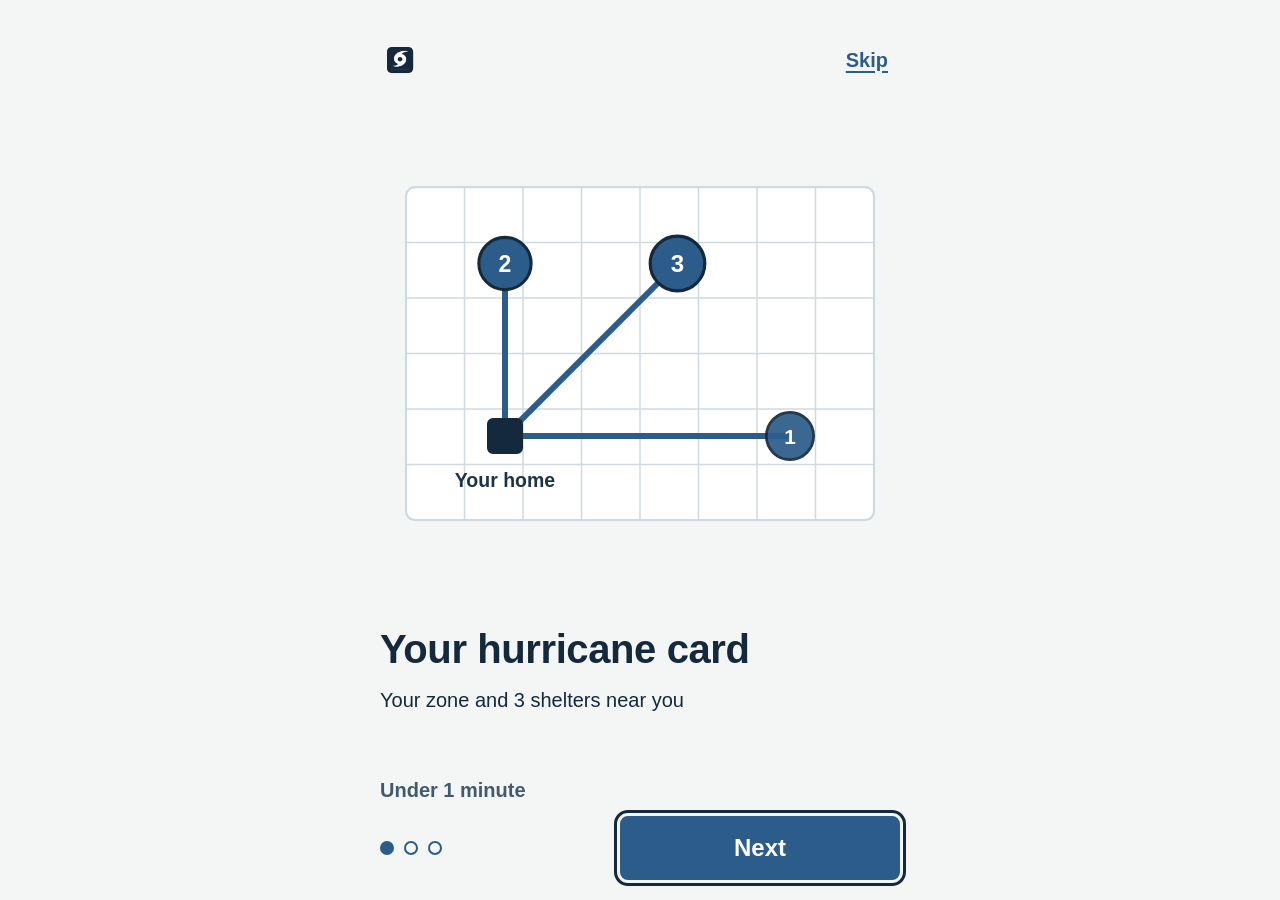
==== static/index.html @ 209e5446 "feat: 'Need a ride?' bus panel under the zone, offline map draws local surge zones (no fake routes)," ====
<!doctype html>
<html lang="en">
<head>
<meta charset="utf-8">
<meta name="viewport" content="width=device-width, initial-scale=1, viewport-fit=cover">
<meta name="theme-color" content="#15293d">
<meta name="apple-mobile-web-app-capable" content="yes">
<meta name="apple-mobile-web-app-status-bar-style" content="default">
<meta name="apple-mobile-web-app-title" content="StormCard">
<title>StormCard</title>
<link rel="icon" href="brand/stormcard-logo.png" type="image/png">
<link rel="apple-touch-icon" href="icons/apple-touch-icon.png">
<link rel="manifest" href="manifest.webmanifest">
<link rel="stylesheet" href="styles.css">
<link rel="stylesheet" href="onboard.css">
</head>
<body>
<a class="skip" href="#main" data-i18n="skip">Skip to content</a>

<header class="topbar">
  <div class="topbar-in">
    <button type="button" class="back" id="back" hidden>
      <svg viewBox="0 0 24 24" width="24" height="24" aria-hidden="true"><path d="M15 5L8 12L15 19" /></svg>
      <span data-i18n="back">Back</span>
    </button>
    <div class="mark" aria-label="StormCard">
      <img src="brand/stormcard-logo.png" width="32" height="32" alt="">
      <span>StormCard</span>
    </div>
    <div class="langsw" role="group" id="langsw" data-i18n-attr="aria-label:langSwitch">
      <button type="button" data-lang="kre" aria-pressed="false" lang="ht">KRE</button>
      <button type="button" data-lang="es" aria-pressed="false" lang="es">ES</button>
      <button type="button" data-lang="en" aria-pressed="false" lang="en">EN</button>
    </div>
  </div>
  <div class="steps" id="steps" hidden>
    <ol aria-hidden="true"><li></li><li></li><li></li></ol>
    <p id="steptext"></p>
  </div>
</header>

<main id="main" class="app">

  <!-- 1. Language -->
  <section class="screen" id="s-lang" aria-labelledby="h-lang">
    <h1 id="h-lang" tabindex="-1" data-i18n="langTitle">Choose your language</h1>
    <div class="stack" id="langbtns">
      <button type="button" class="bigopt" data-pick="kre" lang="ht"><span class="lbl">Kreyòl</span></button>
      <button type="button" class="bigopt" data-pick="es" lang="es"><span class="lbl">Español</span></button>
      <button type="button" class="bigopt" data-pick="en" lang="en"><span class="lbl">English</span></button>
    </div>
    <aside class="storm" id="storm-lang" hidden></aside>
    <div class="saved" id="saved" hidden>
      <button type="button" class="btn btn-ghost" id="openSaved"><span data-i18n="openSaved">Open my saved card</span></button>
      <p class="meta" id="savedMeta"></p>
    </div>
  </section>

  <!-- 2. Place -->
  <section class="screen" id="s-place" aria-labelledby="h-place" hidden>
    <h1 id="h-place" tabindex="-1" data-i18n="placeTitle">Where do you live?</h1>
    <p class="hint" data-i18n="placeHint">Pick the closest place.</p>
    <div class="stack">
      <button type="button" class="bigopt" data-place="Little Haiti" data-lat="25.8300" data-lng="-80.1890"><span class="lbl">Little Haiti</span></button>
      <button type="button" class="bigopt" data-place="Hialeah" data-lat="25.8576" data-lng="-80.2781"><span class="lbl">Hialeah</span></button>
      <button type="button" class="bigopt" data-place="Brickell" data-lat="25.7617" data-lng="-80.1918"><span class="lbl">Brickell</span></button>
    </div>
    <button type="button" class="btn btn-ghost loc" id="useLoc">
      <svg viewBox="0 0 24 24" width="24" height="24" aria-hidden="true"><circle cx="12" cy="12" r="7"/><circle cx="12" cy="12" r="2"/><path d="M12 2V5M12 19V22M2 12H5M19 12H22"/></svg>
      <span id="useLocText" data-i18n="useLoc">Use my location</span>
    </button>
    <p class="msg" id="locMsg" role="status" hidden></p>
  </section>

  <!-- 3. Household -->
  <section class="screen" id="s-household" aria-labelledby="h-household" hidden>
    <h1 id="h-household" tabindex="-1" data-i18n="householdTitle">Who is with you?</h1>
    <p class="hint" data-i18n="householdHint">Tap everything that fits.</p>
    <div class="tiles">
      <button type="button" class="tile" data-flag="pet" aria-pressed="false">
        <span class="mk" aria-hidden="true"><svg viewBox="0 0 24 24" width="18" height="18"><path d="M5 12.5L10 17.5L19 7"/></svg></span>
        <svg class="ico" viewBox="0 0 32 32" width="44" height="44" aria-hidden="true"><ellipse cx="9" cy="13" rx="2.6" ry="3.4"/><ellipse cx="14.5" cy="8.5" rx="2.6" ry="3.4"/><ellipse cx="21.5" cy="8.5" rx="2.6" ry="3.4"/><ellipse cx="27" cy="13" rx="2.6" ry="3.4" transform="translate(-2 0)"/><path d="M18 14C21 14 24 18 24 21.5C24 25 21.5 26 18 25C14.500 26 11 25 11 21.500C11 18 14.500 14 18 14Z" transform="translate(-2 0)"/></svg>
        <span class="tl" data-i18n="pet">Pet</span>
      </button>
      <button type="button" class="tile" data-flag="no_car" aria-pressed="false">
        <span class="mk" aria-hidden="true"><svg viewBox="0 0 24 24" width="18" height="18"><path d="M5 12.5L10 17.5L19 7"/></svg></span>
        <svg class="ico" viewBox="0 0 32 32" width="44" height="44" aria-hidden="true"><path d="M5 20V15L8 9H24L27 15V20H5Z"/><path d="M5 15H27"/><circle cx="10" cy="22" r="2.600"/><circle cx="22" cy="22" r="2.600"/><path d="M4 4L28 28"/></svg>
        <span class="tl" data-i18n="nocar">No car</span>
      </button>
      <button type="button" class="tile" data-flag="medical" aria-pressed="false">
        <span class="mk" aria-hidden="true"><svg viewBox="0 0 24 24" width="18" height="18"><path d="M5 12.5L10 17.5L19 7"/></svg></span>
        <svg class="ico" viewBox="0 0 32 32" width="44" height="44" aria-hidden="true"><rect x="4" y="4" width="24" height="24" rx="4"/><path d="M16 9V23M9 16H23"/></svg>
        <span class="tl" data-i18n="medical">Medical needs</span>
      </button>
      <button type="button" class="tile" data-flag="kids" aria-pressed="false">
        <span class="mk" aria-hidden="true"><svg viewBox="0 0 24 24" width="18" height="18"><path d="M5 12.5L10 17.5L19 7"/></svg></span>
        <svg class="ico" viewBox="0 0 32 32" width="44" height="44" aria-hidden="true"><circle cx="11" cy="8" r="3.200"/><path d="M5 26V17C5 14.500 7.500 13 11 13S17 14.500 17 17V26"/><circle cx="23" cy="14" r="2.600"/><path d="M19.500 26V21C19.500 19 21 18 23 18S26.500 19 26.500 21V26"/></svg>
        <span class="tl" data-i18n="kids">Kids</span>
      </button>
    </div>
    <button type="button" class="btn btn-primary" id="make"><span data-i18n="makeCard">Make my card</span></button>
  </section>

  <!-- Error (card generation) -->
  <section class="screen" id="s-error" aria-labelledby="h-error" hidden>
    <h1 id="h-error" tabindex="-1" data-i18n="errTitle">We could not make your card.</h1>
    <p class="hint" data-i18n="errBody">Check your connection and try again.</p>
    <button type="button" class="btn btn-primary" id="retry"><span data-i18n="retry">Try again</span></button>
  </section>

  <!-- 5. Card -->
  <section class="screen card-screen" id="s-card" aria-labelledby="h-card" hidden>
    <h1 class="sr" id="h-card" tabindex="-1" data-i18n="cardTitle">Your card</h1>

    <aside class="storm storm-strip" id="storm-card" hidden></aside>

    <div class="col-a">
      <div class="zone">
        <div class="plate" id="plate" role="group"></div>
        <p class="plate-note" id="plateNote"></p>
        <p class="status" id="status" role="status" aria-live="polite"></p>
        <button type="button" class="btn btn-ghost small" id="stageRetry" hidden><span data-i18n="retry">Try again</span></button>
      </div>

      <section class="ride" id="ride" aria-labelledby="h-ride" hidden>
        <h2 class="tab" id="h-ride"></h2>
        <div id="rideBody"></div>
      </section>

      <section class="chart-panel" aria-labelledby="h-chart">
        <h2 class="tab" id="h-chart" data-i18n="chartTitle">Your map</h2>
        <div id="chart"></div>
      </section>

      <section class="ask" id="ask" aria-labelledby="h-ask">
        <h2 class="tab" id="h-ask" data-i18n="askTitle">Ask a question</h2>
        <p class="hint" data-i18n="askHint">We answer only from what your card says.</p>
        <p class="meta" id="chipsLabel" data-i18n="chipsLabel">Common questions</p>
        <div class="chips" role="group" aria-labelledby="chipsLabel" id="chips">
          <button type="button" class="chip" data-chip="chip1"></button>
          <button type="button" class="chip" data-chip="chip2"></button>
          <button type="button" class="chip" data-chip="chip3"></button>
        </div>
        <form id="askForm" class="askform" autocomplete="off">
          <label class="sr" for="askInput" data-i18n="askLabel">Your question</label>
          <input id="askInput" type="text" maxlength="300" data-i18n-attr="placeholder:askPlaceholder" enterkeyhint="send">
          <button type="submit" class="btn btn-primary" id="askSend"><span data-i18n="send">Send</span></button>
        </form>
        <div class="askfoot">
          <p class="hubline" id="hubStatus" aria-live="polite"></p>
        </div>
        <ol class="thread" id="thread" aria-live="polite" aria-relevant="additions text"></ol>
      </section>
    </div>

    <div class="col-b">
      <section class="shelters" aria-labelledby="h-shel">
        <h2 class="tab" id="h-shel" data-i18n="sheltersTitle">Shelters near you</h2>
        <ol class="plates" id="plates"></ol>
        <p class="warn311" id="warn311"></p>
        <p class="meta" id="tapHint" data-i18n="tapHint">Tap a shelter to see its route.</p>
        <p class="foot" id="sampleFoot" data-i18n="sampleFoot" hidden>These shelters are sample data, not a live list.</p>
      </section>

      <article class="cardtext" id="cardtext"></article>

      <div class="again" id="again" hidden>
        <button type="button" class="btn btn-ghost" id="againBtn"><span id="againText"></span></button>
      </div>

      <details class="how" id="how">
        <summary><span data-i18n="how">How we decided</span></summary>
        <div class="how-body" id="howBody"></div>
        <ol class="trace-steps live" id="stages" aria-live="polite"></ol>
      </details>
    </div>
  </section>
</main>

<div class="dock" id="dock" hidden>
  <div class="dock-in">
    <button type="button" class="btn btn-primary" id="dockAsk">
      <span data-i18n="askBtn">Ask a question</span>
      <svg viewBox="0 0 24 24" width="24" height="24" aria-hidden="true"><path d="M12 5V19M6 13L12 19L18 13"/></svg>
    </button>
    <a class="btn btn-ghost btn-call" href="tel:311" id="dockCall">
      <svg viewBox="0 0 24 24" width="22" height="22" aria-hidden="true"><path d="M5 4H9L11 9L8.500 10.500C9.500 12.500 11.500 14.500 13.500 15.500L15 13L20 15V19C20 19.500 19.500 20 19 20C10.500 20 4 13.500 4 5C4 4.500 4.500 4 5 4Z"/></svg>
      <span data-i18n="call311Btn">Call 311</span>
    </a>
  </div>
</div>

<script src="i18n.js"></script>
<script src="hub.js"></script>
<script src="vendor/gsap.min.js"></script>
<script src="i18n-storm.js"></script>
<script src="motion.js"></script>
<script src="storm.js"></script>
<script src="i18n-agent.js"></script>
<script src="chart.js"></script>
<script src="gmap.js"></script>
<script src="card.js"></script>
<script src="ask.js"></script>
<script src="i18n-onboard.js"></script>
<script src="onboard.js"></script>
</body>
</html>
---- static/styles.css ----
@font-face { font-family: "Overpass"; font-weight: 800; font-style: normal; font-display: swap; src: url(fonts/Overpass-ExtraBold-latin.woff) format("woff"); }
/* StormCard: quiet chart paper, navy ink, one calm sign blue. System fonts only. */
:root {
  --ground: #f4f6f5;
  --sheet: #ffffff;
  --ink: #15293d;
  --ink-2: #435a6e;
  --blue: #2c5c8a;
  --blue-dk: #234a70;
  --blue-wash: #e8eff5;
  --grid: #cfdae0;
  --red: #a4473c;
  --green: #3d7556;
  --sign: "Overpass", "Highway Gothic", "Arial Narrow", sans-serif;
  --font: -apple-system, BlinkMacSystemFont, "Segoe UI", Roboto, "Helvetica Neue", Arial, sans-serif;
  --body: 20px;
  --head: 28px;
  --meta: 16px;
  --ease: cubic-bezier(0.22, 1, 0.36, 1);
  --r: 8px;
}

*, *::before, *::after { box-sizing: border-box; }
html { -webkit-text-size-adjust: 100%; scrollbar-color: var(--grid) var(--ground); scrollbar-width: thin; }
body {
  margin: 0;
  background: var(--ground);
  color: var(--ink);
  font: 400 var(--body)/1.4 var(--font);
  -webkit-font-smoothing: antialiased;
  min-height: 100vh;
}
body.on-card { padding-bottom: calc(96px + env(safe-area-inset-bottom)); }
body.on-lang .langsw { display: none; }
a.tel { color: inherit; font-weight: 800; text-decoration: underline; text-decoration-thickness: 2px; text-underline-offset: 3px; padding: 6px 2px; margin: -6px 0; }
a.tel:hover { color: var(--blue); }
::selection { background: var(--blue); color: #fff; }
input { caret-color: var(--blue); }
h1, h2, h3, p, ol, ul, dl, dd { margin: 0; padding: 0; }
ol, ul { list-style: none; }
[hidden] { display: none !important; }
button { font: inherit; color: inherit; cursor: pointer; }
:focus-visible { outline: 3px solid var(--blue); outline-offset: 3px; border-radius: 4px; }
.sr, .skip:not(:focus) { position: absolute; width: 1px; height: 1px; overflow: hidden; clip: rect(0 0 0 0); white-space: nowrap; }
.skip:focus { position: fixed; top: 8px; left: 8px; z-index: 50; background: var(--ink); color: #fff; padding: 12px 16px; border-radius: var(--r); }
svg { display: block; }
svg path, svg circle, svg rect, svg ellipse { fill: none; stroke: currentColor; stroke-width: 2; stroke-linecap: round; stroke-linejoin: round; }

/* ---------- top bar ---------- */
.topbar { background: var(--sheet); border-bottom: 1px solid var(--grid); position: sticky; top: 0; z-index: 10; }
.topbar-in {
  max-width: 560px; margin: 0 auto; padding: 8px 16px; min-height: 64px;
  display: flex; align-items: center; justify-content: space-between; gap: 8px;
}
body.on-card .topbar-in { max-width: 1040px; }
.mark { display: flex; align-items: center; gap: 8px; font-weight: 900; letter-spacing: 0.02em; text-transform: uppercase; font-size: var(--meta); }
.mark img { border-radius: 6px; display: block; }
.back {
  display: inline-flex; align-items: center; gap: 4px; min-height: 48px; padding: 0 12px 0 6px;
  background: none; border: 2px solid var(--ink); border-radius: var(--r); font-weight: 700; font-size: var(--meta);
}
.back svg path { stroke-width: 2.5; }
.back:hover { background: var(--blue-wash); }
.langsw { display: flex; border: 2px solid var(--ink); border-radius: var(--r); overflow: hidden; }
.langsw button {
  min-width: 48px; min-height: 44px; padding: 0 8px; background: var(--sheet); border: 0;
  font-weight: 800; font-size: var(--meta); letter-spacing: 0.04em;
}
.langsw button + button { border-left: 1px solid var(--ink); }
.langsw button[aria-pressed="true"] { background: var(--ink); color: #fff; }
.langsw button:not([aria-pressed="true"]):hover { background: var(--blue-wash); }
.langsw button:focus-visible { outline-offset: -5px; }

.steps { max-width: 560px; margin: 0 auto; padding: 0 16px 10px; display: flex; align-items: center; gap: 12px; }
.steps ol { display: flex; gap: 6px; flex: 1; }
.steps li { flex: 1; height: 6px; background: var(--grid); border-radius: 2px; }
.steps li.on { background: var(--ink); }
.steps p { font-size: var(--meta); font-weight: 700; color: var(--ink-2); white-space: nowrap; }

/* ---------- layout ---------- */
.app { max-width: 560px; margin: 0 auto; padding: 0 16px 48px; }
.screen { padding-top: 28px; }
.screen > h1 { font-size: var(--head); line-height: 1.15; font-weight: 800; letter-spacing: -0.01em; text-wrap: balance; outline: none; }
.hint { color: var(--ink-2); margin-top: 8px; max-width: 34ch; }
.meta { font-size: var(--meta); color: var(--ink-2); }
.stack { display: grid; gap: 12px; margin-top: 24px; }
.msg { margin-top: 16px; font-weight: 600; }
.msg.err { color: var(--red); }

/* ---------- buttons ---------- */
.btn {
  display: flex; align-items: center; justify-content: center; gap: 10px; width: 100%;
  min-height: 64px; padding: 0 20px; border-radius: var(--r); border: 2px solid var(--ink);
  font-weight: 800; font-size: var(--body); line-height: 1.1; text-align: center;
  transition: background-color 0.15s var(--ease), border-color 0.15s var(--ease);
}
.btn-primary { background: var(--blue); border-color: var(--blue); color: #fff; }
.btn-primary:hover { background: var(--blue-dk); border-color: var(--blue-dk); }
.btn-primary:active { background: var(--ink); border-color: var(--ink); }
.btn-ghost { background: var(--sheet); color: var(--ink); }
.btn-ghost:hover { background: var(--blue-wash); }
.btn:disabled { opacity: 0.55; cursor: not-allowed; }
.btn.small { min-height: 48px; width: auto; margin-top: 8px; font-size: var(--meta); padding: 0 16px; }
.btn svg path { stroke-width: 2.5; }

.bigopt {
  display: flex; align-items: center; justify-content: space-between; width: 100%;
  min-height: 72px; padding: 0 20px; background: var(--sheet); border: 2px solid var(--ink);
  border-radius: var(--r); text-align: left; transition: background-color 0.15s var(--ease);
}
.bigopt .lbl { font-size: var(--head); font-weight: 800; letter-spacing: -0.01em; }
.bigopt svg { color: var(--blue); flex: none; }
.bigopt svg path { stroke-width: 2.5; }
.bigopt:hover { background: var(--blue-wash); }
.bigopt.pre { border-color: var(--blue); background: var(--blue-wash); box-shadow: inset 0 0 0 1px var(--blue); }
.loc { margin-top: 24px; }
.saved { margin-top: 32px; padding-top: 24px; border-top: 1px solid var(--grid); }
.saved .meta { margin-top: 8px; text-align: center; }

/* ---------- household tiles ---------- */
.tiles { display: grid; grid-template-columns: 1fr 1fr; gap: 12px; margin: 24px 0; }
.tile {
  position: relative; display: flex; flex-direction: column; align-items: flex-start; justify-content: flex-end;
  gap: 12px; min-height: 148px; padding: 16px; background: var(--sheet); border: 2px solid var(--ink);
  border-radius: var(--r); text-align: left; transition: background-color 0.15s var(--ease), border-color 0.15s var(--ease);
}
.tile .ico { color: var(--ink); }
.tile .ico path, .tile .ico circle, .tile .ico rect, .tile .ico ellipse { stroke-width: 1.8; }
.tile .tl { font-weight: 800; line-height: 1.15; }
.tile:hover { background: var(--blue-wash); }
.tile .mk {
  position: absolute; top: 12px; right: 12px; width: 28px; height: 28px; border-radius: 50%;
  border: 2px solid var(--ink); display: flex; align-items: center; justify-content: center; background: var(--sheet);
}
.tile .mk svg { color: #fff; opacity: 0; }
.tile .mk svg path { stroke-width: 3; }
.tile[aria-pressed="true"] { border-color: var(--blue); background: var(--blue-wash); box-shadow: inset 0 0 0 1px var(--blue); }
.tile[aria-pressed="true"] .mk { background: var(--blue); border-color: var(--blue); }
.tile[aria-pressed="true"] .mk svg { opacity: 1; }
.tile[aria-pressed="true"] .ico { color: var(--blue); }

#s-error .btn { margin-top: 28px; }

/* ---------- card ---------- */
.card-screen { padding-top: 16px; }
.plate {
  background: var(--ink); color: #fff; border-radius: var(--r); padding: 14px 20px 12px;
  display: flex; align-items: center; justify-content: center; min-height: 92px; text-align: center;
  outline: 2px solid var(--ink); outline-offset: -8px; /* inset rule, like a highway plate */
  box-shadow: inset 0 0 0 7px var(--ink), inset 0 0 0 8px rgba(255,255,255,.85);
}
.plate-word { font-family: var(--sign); font-weight: 800; font-size: clamp(56px, 19vw, 80px); line-height: 1.18; font-weight: 900; letter-spacing: 0.02em; }
.plate-out .plate-word { font-family: var(--sign); font-weight: 800; font-size: var(--head); line-height: 1.15; letter-spacing: 0; text-wrap: balance; }
.plate-note { margin-top: 8px; font-weight: 600; }

.tab {
  font-family: var(--sign); font-weight: 800;
  font-size: var(--meta); font-weight: 800; text-transform: uppercase; letter-spacing: 0.06em;
  border-top: 1px solid var(--ink); border-bottom: 1px solid var(--ink); padding: 10px 0 9px; margin: 28px 0 12px;
}
.chart-panel { margin-top: 4px; }
.chart-panel .tab { margin-top: 12px; margin-bottom: 0; border-bottom: 0; }
#chart { background: var(--sheet); border: 1px solid var(--ink); border-top: 0; }
.chart-svg { width: 100%; height: auto; display: block; }
.c-grid line { stroke: var(--grid); stroke-width: 1; }
#chart .chart-svg { background: var(--ground); }
.c-z { fill: var(--ink); stroke: var(--ink); stroke-opacity: 0.25; stroke-width: 0.6; }
.c-zA { fill-opacity: 0.26; } .c-zB { fill-opacity: 0.2; } .c-zC { fill-opacity: 0.15; } .c-zD { fill-opacity: 0.1; } .c-zE { fill-opacity: 0.06; }
.c-z.is-home { fill: var(--blue); fill-opacity: 0.3; stroke: var(--blue); stroke-opacity: 1; stroke-width: 1.6; }
.c-walk { fill: none; stroke: var(--blue); stroke-width: 3; stroke-dasharray: 2 6; stroke-linecap: round; }
.c-lead path { stroke: var(--ink); stroke-width: 1.5; } .c-lead circle { fill: var(--ink); }
.c-cap { margin: 0; padding: 8px 12px; font-size: var(--meta); color: var(--ink-2); border-top: 1px solid var(--grid); }
.map-all { margin-top: 10px; }
.c-north path { fill: var(--ink); } .c-north text { fill: var(--ink); font: 800 12px var(--font); }
.c-grid .c-frame { stroke: var(--grid); stroke-width: 1; fill: none; }
.c-grid text { fill: var(--ink); font: 600 13px var(--font); font-variant-numeric: tabular-nums; stroke: none; }
.c-scale path { stroke: var(--ink); stroke-width: 2; fill: none; stroke-linecap: butt; }
.c-scale text { fill: var(--ink); font: 700 13px var(--font); stroke: none; font-variant-numeric: tabular-nums; }
.c-route { fill: none; stroke: var(--ink); stroke-width: 3; stroke-linejoin: round; stroke-linecap: butt; transition: stroke 0.2s var(--ease), opacity 0.2s var(--ease), stroke-width 0.2s var(--ease); }
.has-sel .c-route:not(.is-on) { opacity: 0.3; }
.c-route.is-on { stroke: var(--blue); stroke-width: 5; }
.c-home rect { fill: var(--ink); stroke: var(--ink); }
.c-home .c-roof { stroke: #fff; stroke-width: 2.4; }
.c-homelabel { fill: var(--ink); font: 900 13px var(--font); letter-spacing: 0.04em; stroke: var(--sheet); stroke-width: 4; paint-order: stroke; stroke-linejoin: round; }
.c-shelter circle { fill: var(--ink); stroke: var(--sheet); stroke-width: 2; transition: fill 0.2s var(--ease); }
.c-shelter text { fill: #fff; font: 900 15px var(--font); stroke: none; }
.is-on .c-shelter circle { fill: var(--blue); }
.has-sel g:not(.is-on) > .c-shelter { opacity: 0.55; }

.is-anim .c-grid { animation: fade 0.35s var(--ease) both; }
.is-anim .c-home { animation: drop 0.3s var(--ease) 0.12s both; }
.is-anim .c-route { stroke-dasharray: 1; stroke-dashoffset: 1; animation: draw 0.4s var(--ease) forwards; }
.is-anim .c-shelter { animation: pop 0.25s var(--ease) both; }
@keyframes fade { from { opacity: 0; } to { opacity: 1; } }
@keyframes drop { from { opacity: 0; transform: translateY(-14px); } to { opacity: 1; transform: none; } }
@keyframes draw { to { stroke-dashoffset: 0; } }
@keyframes pop { from { opacity: 0; } to { opacity: 1; } }

.shelters { margin-top: 8px; }
.shelters .tab { margin-top: 14px; }
.warn311 { color: var(--red); font-weight: 800; margin: 14px 0 0; max-width: 34ch; }
.warn311 a.tel { color: var(--red); }
.foot { margin-top: 6px; font-size: var(--meta); color: var(--ink-2); }
.plates { display: grid; gap: 10px; }
.plate-btn {
  display: flex; align-items: flex-start; gap: 12px; width: 100%; min-height: 72px; padding: 12px;
  background: var(--sheet); border: 2px solid var(--ink); border-radius: var(--r); text-align: left;
  transition: background-color 0.15s var(--ease), border-color 0.15s var(--ease);
}
.plate-btn:hover { background: var(--blue-wash); }
.plate-btn[aria-pressed="true"] { border-color: var(--blue); background: var(--blue-wash); box-shadow: inset 0 0 0 1px var(--blue); }
.plate-btn .num {
  font-family: var(--sign); flex: none; width: 52px; height: 52px; border-radius: 4px; background: var(--ink); color: #fff;
  display: flex; align-items: center; justify-content: center; font-weight: 900; font-size: var(--head); line-height: 1;
  box-shadow: inset 0 0 0 3px var(--ink), inset 0 0 0 4px rgba(255,255,255,.8);
}
.plate-btn[aria-pressed="true"] .num { background: var(--blue); box-shadow: inset 0 0 0 3px var(--blue), inset 0 0 0 4px rgba(255,255,255,.8); }
.plate-btn .pb { flex: 1; display: grid; gap: 3px; min-width: 0; }
.plate-btn .nm { font-weight: 800; line-height: 1.2; }
.plate-btn .ad { font-size: var(--meta); color: var(--ink-2); line-height: 1.3; }
.plate-btn .row { display: flex; flex-wrap: wrap; gap: 2px 14px; font-size: var(--meta); font-weight: 700; align-items: center; }
.dist { font-variant-numeric: tabular-nums; }
.why { display: inline-flex; align-items: center; gap: 4px; }
.why.ok { color: var(--green); }
.why.near, .why.unk { color: var(--ink); }
.why.unk { font-weight: 600; }
.why svg path { stroke-width: 2.8; }
.plate-btn .dir { flex: none; width: 44px; height: 44px; display: grid; place-items: center; border: 1px solid var(--grid); border-radius: 4px; color: var(--ink); margin-left: auto; }
.plate-btn .bearing path { fill: currentColor; stroke: none; }
.plate-btn[aria-pressed="true"] .dir { border-color: var(--blue); color: var(--blue); }
.noshel { padding: 16px; border: 1px solid var(--ink); border-radius: var(--r); background: var(--sheet); font-weight: 700; }
#tapHint { margin-top: 10px; }

.cardtext { margin-top: 8px; }
.cardtext .tab { margin-top: 28px; }
.cardtext .p { margin: 10px 0; max-width: 62ch; }
.cardtext .p.call { font-weight: 800; }
.cardtext .items { margin: 10px 0; }
.cardtext .items li { position: relative; padding: 6px 0 6px 30px; max-width: 62ch; }
.cardtext .items li::before {
  content: ""; position: absolute; left: 2px; top: 13px; width: 14px; height: 14px; border: 2px solid var(--ink); border-radius: 50%;
}
.again { margin-top: 20px; }

.how { margin-top: 28px; border-top: 1px solid var(--ink); border-bottom: 1px solid var(--ink); }
.how summary {
  list-style: none; display: flex; align-items: center; justify-content: space-between; min-height: 60px; cursor: pointer;
  font-size: var(--meta); font-weight: 800; text-transform: uppercase; letter-spacing: 0.06em;
}
.how summary::-webkit-details-marker { display: none; }
.how summary::after { content: ""; width: 10px; height: 10px; border-right: 2.5px solid var(--ink); border-bottom: 2.5px solid var(--ink); transform: rotate(45deg) translate(-2px, -2px); transition: transform 0.2s var(--ease); }
.how[open] summary::after { transform: rotate(-135deg) translate(-2px, -2px); }
.how-body { padding: 4px 0 20px; font-size: var(--meta); display: grid; gap: 12px; }
.badge {
  display: inline-block; justify-self: start; font-size: var(--meta); font-weight: 800; padding: 4px 10px;
  border: 2px solid var(--ink); border-radius: 4px; background: var(--sheet);
}
.badge.b-gemini { border-color: var(--blue); color: var(--blue); }
.badge.b-ollama { border-color: var(--green); color: var(--green); }
.badge.b-none { border-color: var(--ink-2); color: var(--ink-2); }
.facts dt { font-weight: 800; margin-top: 10px; }
.facts dd { color: var(--ink); }
.plain li { padding: 2px 0; }
.subhead { font-weight: 800; }
.src a { color: var(--blue); text-underline-offset: 3px; text-decoration-thickness: 1px; word-break: break-word; }
.src a:hover { text-decoration-thickness: 2px; }

/* ---------- ask ---------- */
.ask { margin-top: 8px; scroll-margin-top: 88px; }
.ask .tab { margin-top: 24px; }
.ask .hint { max-width: 40ch; }
.ask .meta { margin-top: 12px; }
.chip:disabled, .askform input:disabled { opacity: 0.55; cursor: not-allowed; }
.chips { display: grid; gap: 8px; margin-top: 8px; }
.chip {
  min-height: 56px; padding: 8px 16px; text-align: left; background: var(--sheet); border: 2px solid var(--ink);
  border-radius: var(--r); font-weight: 700; line-height: 1.25; transition: background-color 0.15s var(--ease);
}
.chip:hover { background: var(--blue-wash); }
.askform { display: grid; grid-template-columns: 1fr auto; gap: 8px; margin-top: 16px; }
.askform input {
  min-height: 64px; width: 100%; padding: 0 16px; font: inherit; color: var(--ink); background: var(--sheet);
  border: 2px solid var(--ink); border-radius: var(--r);
}
.askform input::placeholder { color: var(--ink-2); opacity: 1; }
.askform input:focus-visible { outline-offset: 2px; border-color: var(--blue); }
.askform .btn { width: auto; min-width: 96px; }
.askfoot { display: flex; align-items: center; justify-content: flex-end; margin-top: 8px; min-height: 44px; border-top: 1px solid var(--grid); padding-top: 4px; }
.switch {
  display: inline-flex; align-items: center; gap: 10px; padding: 6px 0 6px 8px; min-height: 44px;
  background: none; border: 0; text-align: left; font-size: var(--meta); font-weight: 800;
}
.switch .knob {
  flex: none; position: relative; width: 44px; height: 26px; border: 2px solid var(--ink); border-radius: 13px; background: var(--sheet);
  transition: background-color 0.2s var(--ease);
}
.switch .knob::after {
  content: ""; position: absolute; top: 3px; left: 3px; width: 16px; height: 16px; border-radius: 50%; background: var(--ink);
  transition: transform 0.2s var(--ease), background-color 0.2s var(--ease);
}
.switch[aria-checked="true"] .knob { background: var(--blue); border-color: var(--blue); }
.switch[aria-checked="true"] .knob::after { transform: translateX(18px); background: #fff; }
.thread { margin-top: 12px; display: grid; gap: 20px; }
.turn { border-top: 1px solid var(--grid); padding-top: 16px; }
.q { display: grid; gap: 2px; font-weight: 800; }
.who { font-size: var(--meta); font-weight: 700; color: var(--ink-2); }
.a { margin-top: 10px; display: grid; gap: 8px; justify-items: start; }
.ans { max-width: 62ch; }
.ans.err { color: var(--red); font-weight: 700; }


/* ---------- sticky ask + 311 ---------- */
.dock {
  position: fixed; left: 0; right: 0; bottom: 0; z-index: 9; background: var(--sheet); border-top: 1px solid var(--ink);
  padding-bottom: env(safe-area-inset-bottom);
}
.dock-in { max-width: 560px; margin: 0 auto; padding: 12px 16px; display: flex; gap: 10px; }
.dock .btn { width: auto; text-decoration: none; }
.dock #dockAsk { flex: 1; min-width: 0; }
.dock .btn-call { flex: none; padding: 0 16px; font-size: var(--body); }
.dock .btn-call:hover { background: var(--blue-wash); }

/* card layout: one column on phones, two on desktop */
.card-screen { display: flex; flex-direction: column; }
.card-screen > .col-a, .card-screen > .col-b { display: contents; }
.zone { order: 1; }
.ride { order: 2; }
.chart-panel { order: 3; }
.shelters { order: 4; }
.cardtext { order: 5; }
.extras { order: 6; }
.again { order: 7; }
.how { order: 8; }
.ask { order: 9; margin-top: 28px; }


@media (min-width: 1000px) {
  body.on-card { padding-bottom: 0; }
  body.on-card .app { max-width: 1120px; }
  body.on-card .topbar-in { max-width: 1120px; }
  .card-screen { display: grid; grid-template-columns: minmax(0, 1fr) minmax(0, 1fr); gap: 0 48px; align-items: start; }
  .card-screen > .col-a, .card-screen > .col-b { display: block; }
  .card-screen > .sr { position: absolute; }
  .dock { display: none !important; }
  .ask { margin-top: 12px; }
  .shelters .tab { margin-top: 24px; }
}
@media (max-width: 359px) {
  .tiles { gap: 8px; }
  .askform { grid-template-columns: 1fr; }
  .askform .btn { width: 100%; }
}

@media (prefers-reduced-motion: reduce) {
  *, *::before, *::after { animation: none !important; transition: none !important; scroll-behavior: auto !important; }
  .step.is-run::after { animation: none !important; left: 36px; width: 40%; }
  .is-anim .c-route { stroke-dasharray: none; stroke-dashoffset: 0; }
}

@media (max-width: 459px) {
  .topbar-in:has(.back:not([hidden])) .mark span { display: none; }
  .topbar-in { padding-left: 12px; padding-right: 12px; }
}

/* agent trace */
.trace { width: 100%; max-width: 62ch; font-size: var(--meta); border-top: 1px solid var(--grid); }
.trace summary { cursor: pointer; padding: 10px 0; min-height: 44px; display: flex; align-items: center; color: var(--ink-2); font-weight: 700; }
.trace summary:focus-visible { outline: 3px solid var(--blue); outline-offset: 2px; }
.trace-steps { margin: 0; padding: 0 0 12px; display: grid; gap: 0; color: var(--ink); }
.step { position: relative; display: flex; align-items: flex-start; gap: 12px; padding: 9px 0 11px; border-bottom: 1px solid var(--grid); }
.step:last-child { border-bottom: 0; }
.step .mk { flex: none; width: 24px; height: 24px; margin-top: 1px; border: 2px solid var(--ink); border-radius: 4px; display: grid; place-items: center; color: #fff; }
.step.is-done .mk { background: var(--ink); }
.step.is-done .mk svg path { stroke-width: 3; }
.step.is-run .mk { border-color: var(--blue); }
.step.is-run .mk::before { content: ""; width: 8px; height: 8px; background: var(--blue); border-radius: 1px; }
.step.is-fail .mk { border-color: var(--ink-2); }
.step.is-fail .mk::before { content: ""; width: 10px; height: 2px; background: var(--ink-2); }
.step .sb { display: grid; gap: 4px; justify-items: start; min-width: 0; }
.step.is-run::after { content: ""; position: absolute; left: 36px; bottom: -1px; height: 3px; background: var(--blue); width: 28%; animation: slide 2.2s var(--ease) infinite; }
@keyframes slide { 0% { left: 36px; } 100% { left: 72%; } }
.trace-steps.live { padding-bottom: 0; }
.trace-tool { font-weight: 700; line-height: 1.3; }
.trace-args { font-family: ui-monospace, Menlo, Consolas, monospace; font-size: var(--meta); color: var(--ink-2); overflow-wrap: anywhere; }
.trace-res { color: var(--ink-2); overflow-wrap: anywhere; }
.trace-none { margin: 0 0 12px; color: var(--ink-2); }

/* medical */
.extras { display: block; margin-top: 0; }
.xpanel { display: grid; gap: 12px; margin-top: 8px; }
.xpanel .hint { font-size: var(--meta); color: var(--ink-2); margin: 0; }
.xpanel .sub { font-size: var(--body); font-weight: 800; margin: 0; }
.ticklist { list-style: none; margin: 8px 0; padding: 0; display: grid; gap: 0; }
.cardtext .ticklist { max-width: 62ch; }
.tick { display: flex; align-items: center; gap: 14px; width: 100%; min-height: 56px; padding: 8px 0; text-align: left; font: inherit; font-size: var(--body); color: var(--ink); background: none; border: 0; border-bottom: 1px solid var(--grid); border-radius: 0; cursor: pointer; }
.tick .box { flex: none; width: 32px; height: 32px; display: grid; place-items: center; border: 2px solid var(--blue); border-radius: 6px; color: transparent; }
.tick .box path { stroke: currentColor; stroke-width: 3; fill: none; }
.tick[aria-pressed="true"] { background: var(--blue-wash); }
.tick[aria-pressed="true"] .box { background: var(--blue); color: #fff; }
.tick[aria-pressed="true"] .lbl { text-decoration: line-through; text-decoration-thickness: 2px; }
.tick:focus-visible, .call-btn:focus-visible { outline: 3px solid var(--blue-dk); outline-offset: 2px; }
.eeap { display: grid; gap: 12px; padding-top: 12px; justify-items: start; }
.call-btn { display: inline-flex; align-items: center; justify-content: center; gap: 10px; min-height: 56px; padding: 12px 20px; font-size: var(--body); font-weight: 800; color: #fff; background: var(--blue); border-radius: var(--r); text-decoration: none; }
.call-btn:hover { background: var(--blue-dk); }
.call-btn path { fill: none; stroke: currentColor; stroke-width: 2; stroke-linejoin: round; }
.srclink { font-size: var(--meta); color: var(--blue-dk); }
.plate-btn.sn { cursor: default; }
.plate-btn.sn:hover { background: var(--sheet); }
.plate-btn.sn .num { background: var(--blue); box-shadow: inset 0 0 0 3px var(--blue), inset 0 0 0 4px rgba(255,255,255,.8); }
.plate-btn.sn .num svg { color: #fff; }
.plate-btn.sn .num path, .plate-btn.sn .num rect { stroke-width: 2.4; }
.plate-btn.sn .ad { color: var(--ink); }
.c-legend text { fill: var(--ink); font: 700 13px var(--font); stroke: none; }
.status { margin-top: 6px; display: flex; align-items: center; gap: 10px; font-weight: 700; font-size: var(--meta); min-height: 30px; }
.status .dot { width: 10px; height: 10px; background: var(--blue); border-radius: 1px; flex: none; }
.zone + .chart-panel { margin-top: 0; }
#stageRetry { order: 1; margin-top: 8px; }
.c-special rect { fill: var(--sheet); stroke: var(--blue); stroke-width: 2.5; }
.c-special path { stroke: var(--blue); stroke-width: 2.5; fill: none; }
@media (prefers-reduced-motion: no-preference) { .tick { transition: background 0.15s var(--ease); } }
.xpanel .p { margin: 0; max-width: 62ch; line-height: 1.45; }
.xpanel .p.strong { font-weight: 800; }

.xpanel .items { margin: 0; padding-left: 22px; }
.xpanel .tab { margin: 28px 0 4px; }

/* ---------- live storm card (NHC facts) ---------- */
.storm { margin-top: 16px; background: var(--sheet); border: 1px solid var(--grid); border-left: 4px solid var(--blue); border-radius: var(--r); padding: 12px 16px; }
.storm[hidden] { display: none; }
.storm-head { font: 800 var(--meta)/1.2 var(--sign); letter-spacing: 0.03em; word-spacing: 0.15em; text-transform: uppercase; color: var(--ink-2); }
.storm-top { display: flex; align-items: flex-start; gap: 12px; margin-top: 6px; }
.storm-arrow { flex: none; margin-top: 2px; fill: var(--blue); }
.storm-name { font: 800 22px/1.2 var(--sign); }
.storm-facts, .storm-ww, .storm-quiet { font-size: var(--meta); margin-top: 4px; }
.storm-quiet { margin-top: 6px; }
.storm-ww.warn { color: var(--red); font-weight: 800; }
.storm-foot { display: flex; align-items: center; flex-wrap: wrap; gap: 4px 16px; font-size: var(--meta); color: var(--ink-2); margin-top: 8px; }
.storm-link { color: var(--blue); font-weight: 700; display: inline-block; padding: 8px 0; min-height: 24px; }
.storm-strip { margin: 0 0 16px; padding: 8px 12px; order: -1; }
.storm-strip .storm-name { font-size: var(--meta); }
.storm-strip .storm-arrow { width: 22px; height: 22px; }
@media (min-width: 900px) { .card-screen > .storm-strip { grid-column: 1 / -1; } }

/* compact card-screen storm line */
.storm-strip { padding: 0; }
.storm-det > summary { list-style: none; display: flex; align-items: center; gap: 8px; min-height: 44px; padding: 8px 12px; cursor: pointer; font-size: var(--meta); font-weight: 700; }
.storm-det > summary::-webkit-details-marker { display: none; }
.storm-line { flex: 1; min-width: 0; white-space: nowrap; overflow: hidden; text-overflow: ellipsis; }
.storm-wws.warn { color: var(--red); font-weight: 800; }
.storm-more { flex: none; color: var(--blue); font-weight: 800; }
.storm-more::after { content: " \25BE"; }
.storm-det[open] .storm-more::after { content: " \25B4"; }
.storm-det > .storm-in { padding: 0 12px 10px; }
.storm-strip:has(> .storm-in) { padding: 8px 12px; }
.storm-strip { margin-bottom: 8px; }

/* embedded Google Map (online only; chart stays underneath) */
#chart { position: relative; }
.gm-map { position: absolute; inset: 0; visibility: hidden; background: var(--sheet); }
#chart.gm-on .gm-map { visibility: visible; }
#chart.gm-on .chart-svg { visibility: hidden; }
.gm-bar { display: flex; align-items: center; justify-content: space-between; gap: 12px; font-size: var(--meta); color: var(--ink-2); padding: 4px 0; }
.gm-bar button { color: var(--blue); font: inherit; font-weight: 700; text-decoration: underline; min-height: 44px; padding: 0 4px; background: none; border: 0; }
.plates > li { display: block; }
.plate-dirs { display: inline-block; padding: 10px 0; min-height: 44px; font-size: var(--meta); font-weight: 700; color: var(--blue); text-decoration: underline; }
.plate-wrap { background: var(--sheet); border: 2px solid var(--ink); border-radius: var(--r); overflow: hidden; }
.plate-wrap:has(> .plate-btn[aria-pressed="true"]) { border-color: var(--blue); background: var(--blue-wash); box-shadow: inset 0 0 0 1px var(--blue); }
.plate-wrap > .plate-btn { min-height: 0; border: 0; border-radius: 0; background: transparent; box-shadow: none; }
@media (hover: hover) { .plate-wrap:hover { background: var(--blue-wash); } }
.plate-wrap > .plate-foot { padding: 0 12px 0 76px; margin-top: -4px; }
.gm-legend { list-style: none; margin: 0; padding: 0 0 6px; display: flex; flex-wrap: wrap; gap: 2px 14px; font-size: var(--meta); color: var(--ink); }
.gm-legend[hidden] { display: none; }
.gm-legend li { display: inline-flex; align-items: center; gap: 5px; }
.gm-legend .lg { font-size: 18px; line-height: 1; color: var(--blue); }
.gm-legend .lg-home { color: var(--ink); }
.c-bus rect { fill: var(--blue); stroke: var(--sheet); stroke-width: 2; }
.c-busline { fill: none; stroke: #fff; stroke-width: 1.8; }
.bus-list { list-style: none; margin: 0; padding: 0; display: grid; gap: 0; }
.bus-plate { display: grid; gap: 3px; padding: 12px 0; border-bottom: 1px solid var(--grid); }
.bus-plate .nm { font-weight: 800; line-height: 1.2; }
.bus-plate .ad, .bus-plate .dist, .bus-plate .bus-status { font-size: var(--meta); color: var(--ink-2); line-height: 1.3; }
.bus-plate .bus-status.on { color: var(--ink); font-weight: 800; }
.bus-act { display: flex; flex-wrap: wrap; gap: 0 18px; }

/* hub status */
.hubline{margin:0;font-size:var(--fs-meta,16px);color:var(--ink,#15293d)}

/* ---------- no car: ride out ---------- */
.ride .tab { margin-top: 20px; }
.ride-card { border: 2px solid var(--ink); border-radius: var(--r); background: var(--sheet); padding: 16px; display: grid; gap: 12px; }
.ride-top { display: grid; grid-template-columns: auto 1fr auto; gap: 12px; align-items: start; }
.ride-ico { width: 44px; height: 44px; border-radius: 6px; background: var(--blue); display: grid; place-items: center; }
.ride-ico svg, .ride-ico svg path { stroke: #fff; fill: none; stroke-width: 2; stroke-linejoin: round; }
.ride-nm { display: grid; gap: 2px; min-width: 0; }
.ride-k { font-size: var(--meta); font-weight: 700; color: var(--ink-2); }
.ride-nm .nm { font-weight: 900; font-size: 22px; line-height: 1.15; }
.ride-nm .ad { font-size: var(--meta); color: var(--ink-2); }
.ride-top .dir .bearing path { fill: var(--ink); }
.ride-walk { margin: 0; font-weight: 800; font-variant-numeric: tabular-nums; }
.ride-steps { margin: 0; padding: 0; list-style: none; counter-reset: rs; display: grid; gap: 6px; }
.ride-steps li { counter-increment: rs; display: grid; grid-template-columns: 28px 1fr; gap: 8px; align-items: baseline; line-height: 1.35; }
.ride-steps li::before { content: counter(rs); width: 24px; height: 24px; border-radius: 50%; background: var(--ink); color: #fff; font: 800 14px var(--font); display: grid; place-items: center; }
.ride-when { margin: 0; font-size: var(--meta); color: var(--ink-2); border-left: 3px solid var(--grid); padding-left: 10px; }
.ride-when.on { color: var(--ink); font-weight: 800; border-color: var(--green); }
.ride-act { display: flex; flex-wrap: wrap; gap: 10px 18px; align-items: center; }
.ride-pet { margin: 0; font-weight: 800; }
.ride > div > .ride-when { margin: 0 0 10px; color: var(--ink); font-weight: 700; border-color: var(--red); }
.ride-alt { margin: 8px 0 0; font-size: var(--meta); color: var(--ink-2); }
---- static/onboard.css ----
/* StormCard first-run welcome. Uses tokens from styles.css. */
.ob { position: fixed; inset: 0; z-index: 1000; background: var(--ground); color: var(--ink);
  font-family: var(--font); display: flex; justify-content: center; overflow-y: auto; }
.ob[hidden] { display: none; }
.ob-col { width: 100%; max-width: 560px; min-height: 100%; display: flex; flex-direction: column;
  padding: 16px 20px calc(20px + env(safe-area-inset-bottom)); box-sizing: border-box; }
.ob-top { display: flex; align-items: center; justify-content: space-between; min-height: 56px; }
.ob-logo { height: 40px; width: auto; display: block; }
.ob-skip { min-height: 56px; min-width: 56px; padding: 0 12px; background: none; border: 0; color: var(--blue);
  font: 700 20px var(--font); text-decoration: underline; text-underline-offset: 4px; cursor: pointer; }
.ob-stage { flex: 1 1 auto; display: flex; align-items: center; justify-content: center; min-height: 220px; cursor: pointer; }
.ob-art { width: 100%; max-width: 480px; height: auto; max-height: 46vh; display: block; }
.ob-art .grid { stroke: var(--grid); stroke-width: 1; fill: none; }
.ob-art .frame { fill: var(--sheet); stroke: var(--grid); stroke-width: 1.5; }
.ob-art .route { stroke: var(--blue); stroke-width: 4; fill: none; stroke-linecap: round; }
.ob-art .home { fill: var(--ink); }
.ob-art .pin { fill: var(--blue); }
.ob-art .pin-n { fill: #fff; font: 800 15px var(--font); text-anchor: middle; }
.ob-art .ink { stroke: var(--ink); stroke-width: 6; fill: none; stroke-linecap: round; stroke-linejoin: round; }
.ob-art .ink-sm { stroke: var(--ink); stroke-width: 4; fill: none; stroke-linecap: round; stroke-linejoin: round; }
.ob-art .dotf { fill: var(--ink); }
.ob-art .lbl { fill: var(--ink); font: 700 13px var(--font); text-anchor: middle; }
.ob-beat[hidden] { display: none; }
.ob-chips { display: flex; gap: 10px; justify-content: center; flex-wrap: wrap; width: 100%; }
.ob-chip { flex: 1 1 0; min-width: 104px; min-height: 88px; padding: 0 12px; background: var(--sheet); color: var(--ink);
  border: 2px solid var(--grid); border-radius: var(--r); font: 800 22px var(--font); cursor: pointer; }
.ob-chip[aria-pressed="true"] { border-color: var(--blue); background: var(--blue-wash); }
.ob-lang-art { display: flex; flex-direction: column; gap: 20px; align-items: center; width: 100%; }
.ob-bigword { font: 800 64px/1 var(--sign); letter-spacing: 0.01em; color: var(--blue); opacity: .0; }
.ob-words { display: none; }
.ob-text { text-align: left; padding-top: 8px; }
.ob-title { margin: 0; padding-bottom: 4px; font: 800 34px/1.12 var(--font); letter-spacing: -0.01em; overflow: hidden; position: relative; }
.ob-title .vis { display: block; }
.ob-cap { margin: 10px 0 0; font-size: 20px; line-height: 1.4; color: var(--ink); min-height: 84px; }
.ob-time { margin: 6px 0 0; font-size: 20px; font-weight: 700; color: var(--ink-2); }
.ob-foot { display: flex; align-items: center; justify-content: space-between; gap: 16px; padding-top: 12px; }
.ob-dots { display: flex; gap: 10px; }
.ob-dot { width: 14px; height: 14px; border-radius: 50%; border: 2px solid var(--blue); background: transparent; }
.ob-dot.on { background: var(--blue); }
.ob-go { flex: 1 1 auto; max-width: 280px; min-height: 64px; padding: 0 24px; border-radius: var(--r); cursor: pointer;
  background: var(--blue); color: #fff; border: 2px solid var(--blue); font: 800 24px var(--font); }
.ob-go:hover { background: var(--blue-dk); }
.ob button:focus-visible { outline: 3px solid var(--ink); outline-offset: 3px; }
.ob-sr { position: absolute; width: 1px; height: 1px; overflow: hidden; clip: rect(0 0 0 0); white-space: nowrap; }
@media (min-width: 700px) {
  .ob-col { padding-top: 32px; }
  .ob-title { font-size: 40px; }
  .ob-art { max-height: 50vh; }
}
@media (max-height: 640px) { .ob-art { max-height: 32vh; } .ob-cap { min-height: 0; } }
.ob-beat { width: 100%; display: flex; justify-content: center; }
.ob-beat[hidden] { display: none; }
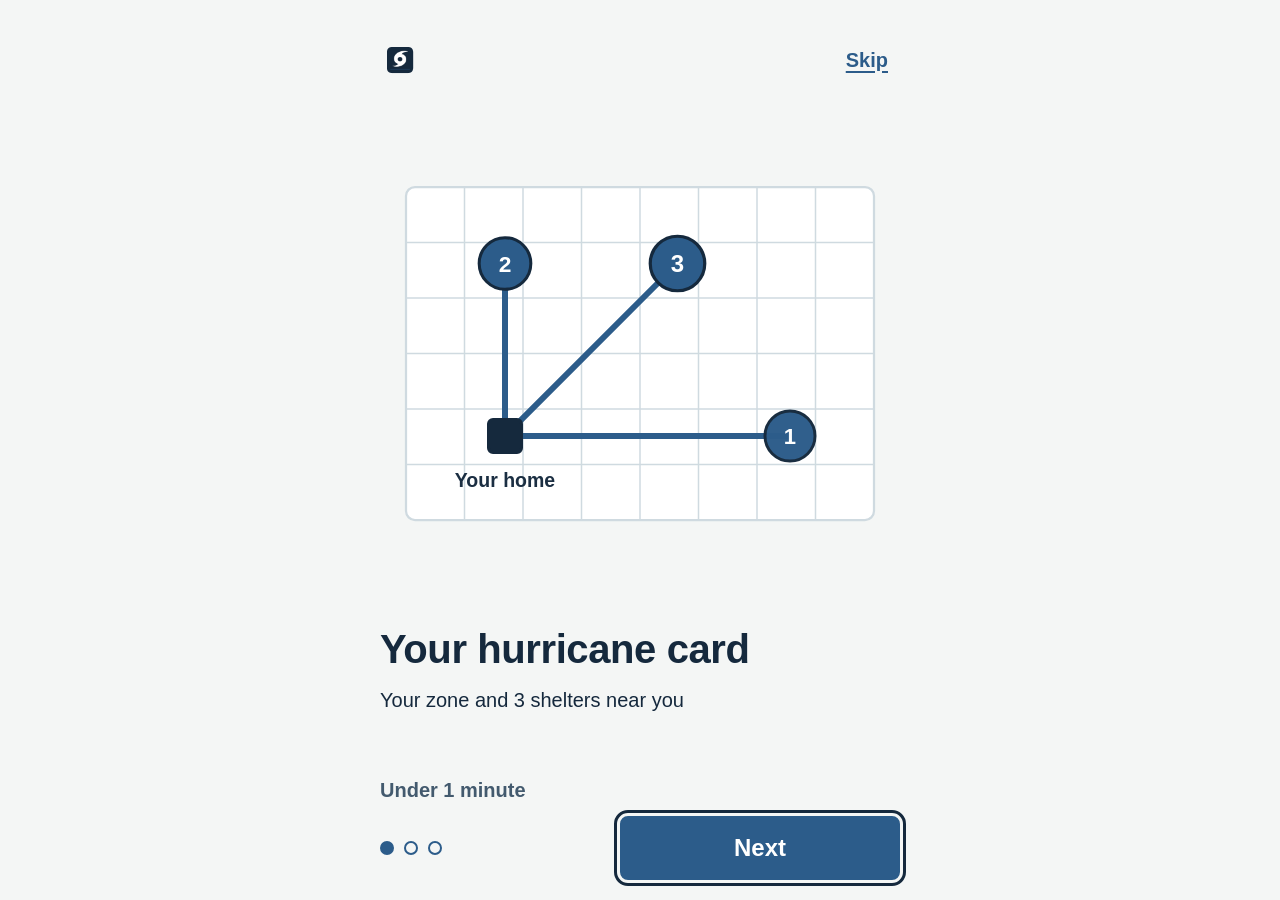
==== commit 1ecc35db: "feat: offline map with county main roads + place names; live agent steps (NDJSON stream); 'Text my f" ====
--- a/static/index.html
+++ b/static/index.html
@@ -140,6 +140,7 @@
           <button type="button" class="chip" data-chip="chip1"></button>
           <button type="button" class="chip" data-chip="chip2"></button>
           <button type="button" class="chip" data-chip="chip3"></button>
+<button type="button" class="chip" data-chip="chip4"></button>
         </div>
         <form id="askForm" class="askform" autocomplete="off">
           <label class="sr" for="askInput" data-i18n="askLabel">Your question</label>
--- a/static/styles.css
+++ b/static/styles.css
@@ -171,6 +171,13 @@
 .c-lead path { stroke: var(--ink); stroke-width: 1.5; } .c-lead circle { fill: var(--ink); }
 .c-cap { margin: 0; padding: 8px 12px; font-size: var(--meta); color: var(--ink-2); border-top: 1px solid var(--grid); }
 .map-all { margin-top: 10px; }
+.c-road { fill: none; stroke-linecap: round; stroke-linejoin: round; }
+.c-r3 { stroke: #c9d3da; stroke-width: 1; }
+.c-r2 { stroke: #aebbc5; stroke-width: 1.6; }
+.c-r1, .c-r0 { stroke: #8a9aa6; stroke-width: 2.6; }
+.c-roadlbl text { fill: var(--ink-2); font: 700 10.5px var(--font); paint-order: stroke; stroke: var(--ground); stroke-width: 3.5px; stroke-linejoin: round; letter-spacing: 0.02em; }
+.c-roadlbl text.is-hwy { fill: var(--ink); font-weight: 800; }
+.c-placelbl { fill: var(--ink); font: 800 11.5px var(--font); paint-order: stroke; stroke: #fff; stroke-width: 4px; stroke-linejoin: round; }
 .c-north path { fill: var(--ink); } .c-north text { fill: var(--ink); font: 800 12px var(--font); }
 .c-grid .c-frame { stroke: var(--grid); stroke-width: 1; fill: none; }
 .c-grid text { fill: var(--ink); font: 600 13px var(--font); font-variant-numeric: tabular-nums; stroke: none; }
@@ -506,3 +513,9 @@
 .ride-pet { margin: 0; font-weight: 800; }
 .ride > div > .ride-when { margin: 0 0 10px; color: var(--ink); font-weight: 700; border-color: var(--red); }
 .ride-alt { margin: 8px 0 0; font-size: var(--meta); color: var(--ink-2); }
+
+/* Ask: draft message box */
+.msg-box { margin: 10px 0 0; padding: 12px 14px; border: 2px solid var(--ink); border-radius: 12px; background: var(--paper, #fff); }
+.msg-text { margin: 0 0 10px; white-space: pre-wrap; }
+.msg-actions { display: flex; flex-wrap: wrap; gap: 8px; }
+.msg-actions a.btn { text-decoration: none; }
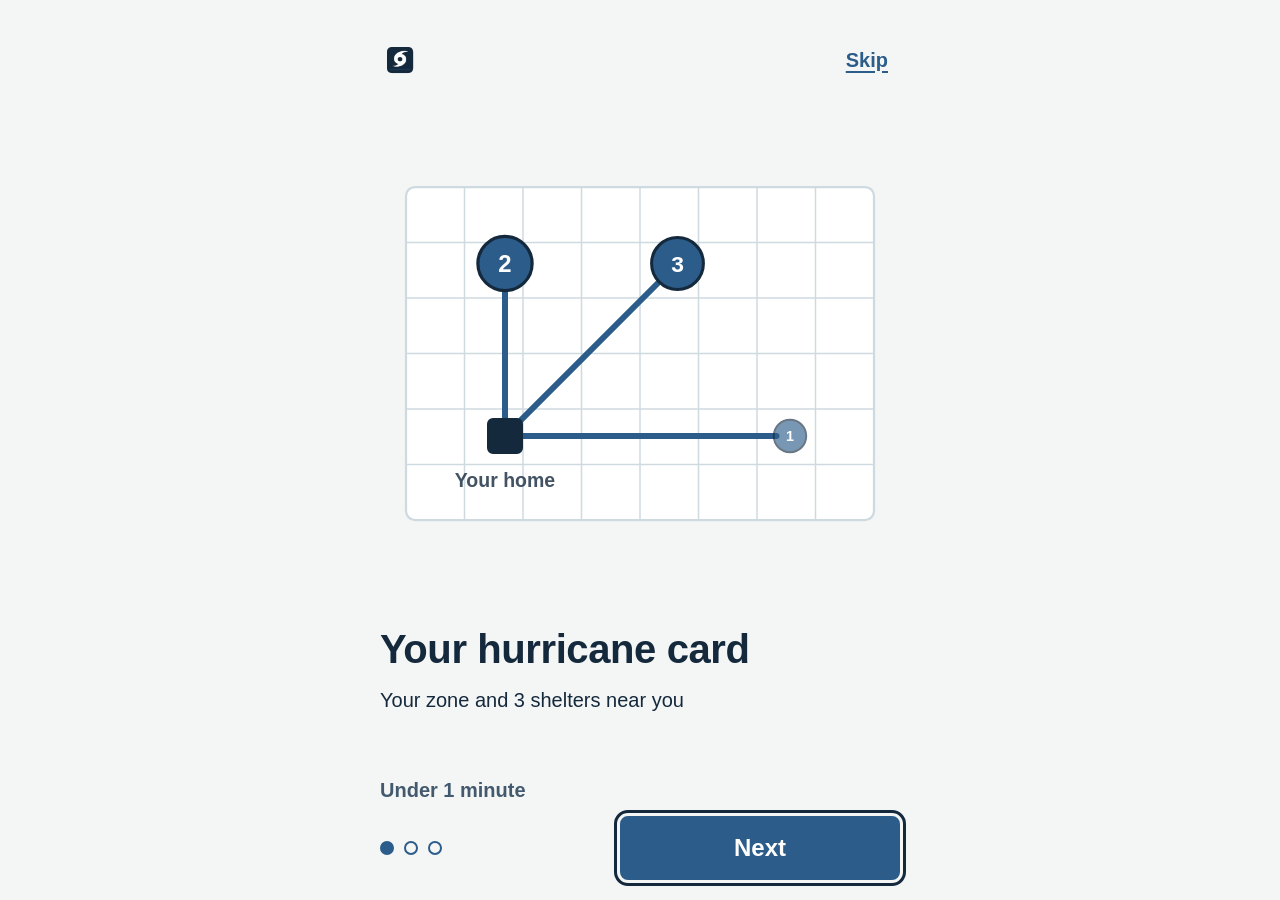
==== commit 7b0d169c: "feat: Point my way (camera + compass direction to bus stop/shelter), SOS sheet (911 / text my locati" ====
--- a/static/index.html
+++ b/static/index.html
@@ -180,6 +180,7 @@
 
 <div class="dock" id="dock" hidden>
   <div class="dock-in">
+    <button type="button" class="btn-sos" id="dockSos" aria-haspopup="dialog">SOS</button>
     <button type="button" class="btn btn-primary" id="dockAsk">
       <span data-i18n="askBtn">Ask a question</span>
       <svg viewBox="0 0 24 24" width="24" height="24" aria-hidden="true"><path d="M12 5V19M6 13L12 19L18 13"/></svg>
@@ -200,8 +201,10 @@
 <script src="i18n-agent.js"></script>
 <script src="chart.js"></script>
 <script src="gmap.js"></script>
+<script src="ar.js"></script>
 <script src="card.js"></script>
 <script src="ask.js"></script>
+<script src="sos.js"></script>
 <script src="i18n-onboard.js"></script>
 <script src="onboard.js"></script>
 </body>
--- a/static/styles.css
+++ b/static/styles.css
@@ -519,3 +519,55 @@
 .msg-text { margin: 0 0 10px; white-space: pre-wrap; }
 .msg-actions { display: flex; flex-wrap: wrap; gap: 8px; }
 .msg-actions a.btn { text-decoration: none; }
+
+/* ---------- Point my way (camera + compass arrow) ---------- */
+.ar-btn { display: inline-flex; align-items: center; gap: 8px; min-height: 44px; padding: 8px 14px; border: 2px solid var(--ink); border-radius: var(--r); background: var(--sheet); color: var(--ink); font: 800 var(--meta) var(--font); cursor: pointer; }
+.ar-btn svg path { fill: var(--blue); }
+.ar-btn-big { width: 100%; justify-content: center; min-height: 56px; font-size: var(--body); background: var(--ink); color: #fff; border-color: var(--ink); }
+.ar-btn-big svg path { fill: #fff; }
+.plate-foot { display: flex; flex-wrap: wrap; align-items: center; gap: 8px 18px; }
+body.ar-open { overflow: hidden; }
+.ar { position: fixed; inset: 0; z-index: 50; background: var(--ink); color: #fff; display: grid; grid-template-rows: auto 1fr auto; }
+.ar[hidden] { display: none; }
+.ar-cam { position: absolute; inset: 0; width: 100%; height: 100%; object-fit: cover; opacity: 0; transition: opacity 0.3s var(--ease); }
+.ar.has-cam .ar-cam { opacity: 1; }
+.ar-top, .ar-foot { position: relative; z-index: 1; margin: 12px; padding: 14px 16px; border-radius: 12px; background: rgba(21, 41, 61, 0.86); }
+.ar-top { margin-top: calc(12px + env(safe-area-inset-top)); }
+.ar-foot { margin-bottom: calc(12px + env(safe-area-inset-bottom)); display: grid; gap: 10px; }
+.ar-k { margin: 0; font-size: var(--meta); font-weight: 700; opacity: 0.8; }
+.ar-nm { margin: 2px 0 0; font-size: 24px; font-weight: 900; line-height: 1.15; }
+.ar-dist { margin: 6px 0 0; font-size: 20px; font-weight: 800; font-variant-numeric: tabular-nums; }
+.ar-stage { position: relative; z-index: 1; display: grid; place-items: center; }
+.ar-arrow { width: min(46vw, 200px); height: auto; transition: transform 0.12s linear; filter: drop-shadow(0 10px 18px rgba(0, 0, 0, 0.45)); }
+.ar-arrow path { fill: var(--blue); stroke: #fff; stroke-width: 7; stroke-linejoin: round; }
+.ar.is-ahead .ar-arrow path { fill: var(--green); }
+.ar-hint { margin: 0; font-size: 24px; font-weight: 900; }
+.ar-stage > * { grid-area: 1 / 1; }
+.ar-cardinal { margin: 0; font: 900 clamp(72px, 26vw, 120px)/1 var(--sign); letter-spacing: 0.04em; color: #fff; text-shadow: 0 6px 20px rgba(0,0,0,0.5); }
+.ar-sensor { margin: 0; font-size: 14px; font-weight: 700; opacity: 0.8; font-variant-numeric: tabular-nums; }
+.ar.is-ahead .ar-hint { color: #9fd3b4; }
+.ar-note { margin: 0; font-size: var(--meta); opacity: 0.85; line-height: 1.35; }
+.ar-close { width: 100%; }
+@media (prefers-reduced-motion: reduce) { .ar-arrow { transition: none; } }
+
+/* recommended shelter: first pick, marked on the map and the list */
+.c-rec-ring { fill: none; stroke: var(--green); stroke-width: 4; }
+.c-rec-tag { fill: var(--green); font: 900 11px var(--font); letter-spacing: 0.08em; paint-order: stroke; stroke: #fff; stroke-width: 4px; stroke-linejoin: round; }
+.c-shelter.is-rec circle { fill: var(--green); }
+.rec-tag { margin: 0 0 4px; font: 900 13px var(--font); letter-spacing: 0.1em; color: var(--green); }
+.plate-btn.is-rec { box-shadow: inset 4px 0 0 var(--green); }
+
+/* ---------- SOS ---------- */
+.btn-sos { flex: none; width: 60px; min-height: 56px; border: 0; border-radius: var(--r); background: var(--red); color: #fff; font: 900 17px var(--font); letter-spacing: 0.04em; cursor: pointer; }
+.btn-sos:focus-visible { outline: 3px solid var(--blue-dk); outline-offset: 2px; }
+.sos { position: fixed; inset: 0; z-index: 60; background: rgba(21, 41, 61, 0.55); display: flex; align-items: flex-end; justify-content: center; }
+.sos[hidden] { display: none; }
+.sos-panel { width: 100%; max-width: 560px; background: var(--sheet); border-radius: 16px 16px 0 0; padding: 16px 16px calc(20px + env(safe-area-inset-bottom)); display: grid; gap: 12px; }
+.sos-top { display: flex; align-items: center; justify-content: space-between; }
+.sos-h { margin: 0; font-size: var(--head); font-weight: 900; }
+.sos-x { width: 48px; height: 48px; border: 2px solid var(--ink); border-radius: 50%; background: var(--sheet); font: 700 28px/1 var(--font); color: var(--ink); cursor: pointer; }
+.sos-act { display: flex; align-items: center; justify-content: center; min-height: 64px; padding: 12px 16px; border-radius: var(--r); font: 900 var(--body) var(--font); text-decoration: none; text-align: center; }
+.s911 { background: var(--red); color: #fff; }
+.ssms { background: var(--ink); color: #fff; }
+.s311 { background: var(--sheet); color: var(--ink); border: 2px solid var(--ink); }
+.sos-note { margin: 0; font-size: var(--meta); color: var(--ink-2); line-height: 1.4; }
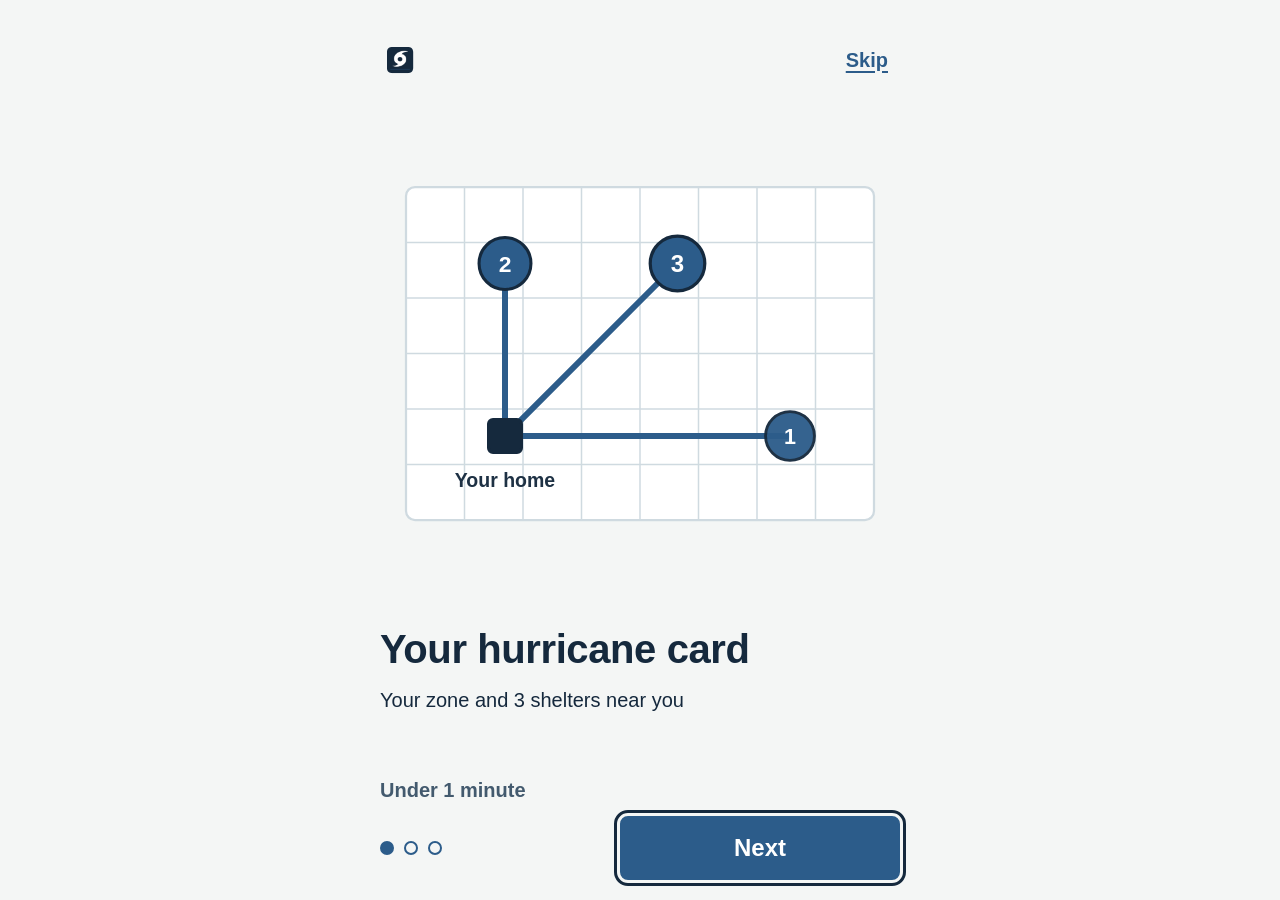
==== commit 645a06ff: "feat: offline walking routes on county streets (route.py, /api/route, /api/streets); route on both m" ====
--- a/static/index.html
+++ b/static/index.html
@@ -63,6 +63,7 @@
     <div class="stack">
       <button type="button" class="bigopt" data-place="Little Haiti" data-lat="25.8300" data-lng="-80.1890"><span class="lbl">Little Haiti</span></button>
       <button type="button" class="bigopt" data-place="Hialeah" data-lat="25.8576" data-lng="-80.2781"><span class="lbl">Hialeah</span></button>
+      <button type="button" class="bigopt" data-place="Wynwood" data-lat="25.8005" data-lng="-80.1993"><span class="lbl">Wynwood</span></button>
       <button type="button" class="bigopt" data-place="Brickell" data-lat="25.7617" data-lng="-80.1918"><span class="lbl">Brickell</span></button>
     </div>
     <button type="button" class="btn btn-ghost loc" id="useLoc">
--- a/static/styles.css
+++ b/static/styles.css
@@ -189,6 +189,7 @@
 .c-home rect { fill: var(--ink); stroke: var(--ink); }
 .c-home .c-roof { stroke: #fff; stroke-width: 2.4; }
 .c-homelabel { fill: var(--ink); font: 900 13px var(--font); letter-spacing: 0.04em; stroke: var(--sheet); stroke-width: 4; paint-order: stroke; stroke-linejoin: round; }
+.c-shelter path { fill: var(--blue); stroke: #fff; stroke-width: 2.5; }
 .c-shelter circle { fill: var(--ink); stroke: var(--sheet); stroke-width: 2; transition: fill 0.2s var(--ease); }
 .c-shelter text { fill: #fff; font: 900 15px var(--font); stroke: none; }
 .is-on .c-shelter circle { fill: var(--blue); }
@@ -531,29 +532,32 @@
 .ar[hidden] { display: none; }
 .ar-cam { position: absolute; inset: 0; width: 100%; height: 100%; object-fit: cover; opacity: 0; transition: opacity 0.3s var(--ease); }
 .ar.has-cam .ar-cam { opacity: 1; }
-.ar-top, .ar-foot { position: relative; z-index: 1; margin: 12px; padding: 14px 16px; border-radius: 12px; background: rgba(21, 41, 61, 0.86); }
+.ar-top, .ar-foot { position: relative; z-index: 1; margin: 16px; padding: 14px 18px; border-radius: 20px; background: rgba(21, 41, 61, 0.78); -webkit-backdrop-filter: blur(14px) saturate(1.2); backdrop-filter: blur(14px) saturate(1.2); }
 .ar-top { margin-top: calc(12px + env(safe-area-inset-top)); }
 .ar-foot { margin-bottom: calc(12px + env(safe-area-inset-bottom)); display: grid; gap: 10px; }
 .ar-k { margin: 0; font-size: var(--meta); font-weight: 700; opacity: 0.8; }
 .ar-nm { margin: 2px 0 0; font-size: 24px; font-weight: 900; line-height: 1.15; }
-.ar-dist { margin: 6px 0 0; font-size: 20px; font-weight: 800; font-variant-numeric: tabular-nums; }
+.ar-dist { margin: 6px 0 0; font-size: 21px; font-weight: 800; font-variant-numeric: tabular-nums; }
 .ar-stage { position: relative; z-index: 1; display: grid; place-items: center; }
-.ar-arrow { width: min(46vw, 200px); height: auto; transition: transform 0.12s linear; filter: drop-shadow(0 10px 18px rgba(0, 0, 0, 0.45)); }
-.ar-arrow path { fill: var(--blue); stroke: #fff; stroke-width: 7; stroke-linejoin: round; }
-.ar.is-ahead .ar-arrow path { fill: var(--green); }
+.ar-arrow { width: min(44vw, 190px); height: auto; filter: drop-shadow(0 12px 18px rgba(21, 41, 61, 0.35)); }
+.ar-arrow path { fill: rgba(255, 255, 255, 0.92); stroke: rgba(21, 41, 61, 0.35); stroke-width: 3; stroke-linejoin: round; transition: fill 0.2s ease-out; }
+.ar.is-ahead .ar-arrow path { fill: var(--blue); stroke: #fff; stroke-width: 5; }
+.ar.is-ahead .ar-arrow { animation: arSettle 0.6s var(--ease); }
+@keyframes arSettle { from { scale: 1.06; } to { scale: 1; } }
 .ar-hint { margin: 0; font-size: 24px; font-weight: 900; }
 .ar-stage > * { grid-area: 1 / 1; }
 .ar-cardinal { margin: 0; font: 900 clamp(72px, 26vw, 120px)/1 var(--sign); letter-spacing: 0.04em; color: #fff; text-shadow: 0 6px 20px rgba(0,0,0,0.5); }
 .ar-sensor { margin: 0; font-size: 14px; font-weight: 700; opacity: 0.8; font-variant-numeric: tabular-nums; }
-.ar.is-ahead .ar-hint { color: #9fd3b4; }
+
 .ar-note { margin: 0; font-size: var(--meta); opacity: 0.85; line-height: 1.35; }
-.ar-close { width: 100%; }
-@media (prefers-reduced-motion: reduce) { .ar-arrow { transition: none; } }
+.ar-close { width: 100%; border-radius: 16px; background: var(--ground); color: var(--ink); }
+@media (prefers-reduced-motion: reduce) { .ar.is-ahead .ar-arrow { animation: none; } }
 
 /* recommended shelter: first pick, marked on the map and the list */
 .c-rec-ring { fill: none; stroke: var(--green); stroke-width: 4; }
 .c-rec-tag { fill: var(--green); font: 900 11px var(--font); letter-spacing: 0.08em; paint-order: stroke; stroke: #fff; stroke-width: 4px; stroke-linejoin: round; }
-.c-shelter.is-rec circle { fill: var(--green); }
+.c-shelter.is-rec path { fill: var(--green); }
+.is-on .c-shelter path { fill: var(--ink); }
 .rec-tag { margin: 0 0 4px; font: 900 13px var(--font); letter-spacing: 0.1em; color: var(--green); }
 .plate-btn.is-rec { box-shadow: inset 4px 0 0 var(--green); }
 
@@ -571,3 +575,29 @@
 .ssms { background: var(--ink); color: #fff; }
 .s311 { background: var(--sheet); color: var(--ink); border: 2px solid var(--ink); }
 .sos-note { margin: 0; font-size: var(--meta); color: var(--ink-2); line-height: 1.4; }
+
+.ride.is-folded .tab { display: none; }
+.ride-fold { margin-top: 16px; border: 2px solid var(--ink); border-radius: var(--r); background: var(--sheet); }
+.ride-fold > summary { min-height: 56px; padding: 14px 16px; font-weight: 800; cursor: pointer; list-style-position: inside; }
+.ride-fold[open] > summary { border-bottom: 1px solid var(--grid); }
+.ride-fold > div { padding: 12px; }
+
+.c-bus .c-bustile { fill: #fff; stroke: var(--blue); stroke-width: 2.5; }
+.c-bus .c-busline { stroke: var(--blue); stroke-width: 2.2; fill: none; }
+
+/* walking route */
+.c-walkcase { fill: none; stroke: #fff; stroke-width: 8; stroke-linejoin: round; stroke-linecap: round; }
+.c-walkroute { fill: none; stroke: var(--blue); stroke-width: 4.5; stroke-linejoin: round; stroke-linecap: round; }
+.ride-route { display: grid; gap: 8px; }
+.ride-steps-d > summary { min-height: 44px; display: flex; align-items: center; font-weight: 800; color: var(--blue); cursor: pointer; }
+.route-steps { margin: 4px 0 0; padding-left: 26px; display: grid; gap: 6px; line-height: 1.35; }
+.ride-src { margin: 0; font-size: 14px; color: var(--ink-2); }
+
+.ar-top { display: grid; grid-template-columns: 1fr auto; column-gap: 12px; }
+.ar-top > p { grid-column: 1; }
+.ar-mini { grid-column: 2; grid-row: 1 / span 3; align-self: center; width: 96px; height: 96px; border-radius: 14px; background: rgba(244, 246, 245, 0.92); box-shadow: 0 8px 20px rgba(21, 41, 61, 0.3); }
+.ar-mini[hidden] { display: none; }
+.ar-mini .m-route { fill: none; stroke: var(--blue); stroke-width: 4; stroke-linejoin: round; stroke-linecap: round; }
+.ar-mini .m-done { fill: none; stroke: #9aa9b5; stroke-width: 4; stroke-linejoin: round; stroke-linecap: round; }
+.ar-mini .m-end { fill: var(--green); stroke: #fff; stroke-width: 2; }
+.ar-mini .m-me { fill: var(--ink); stroke: #fff; stroke-width: 2.5; }
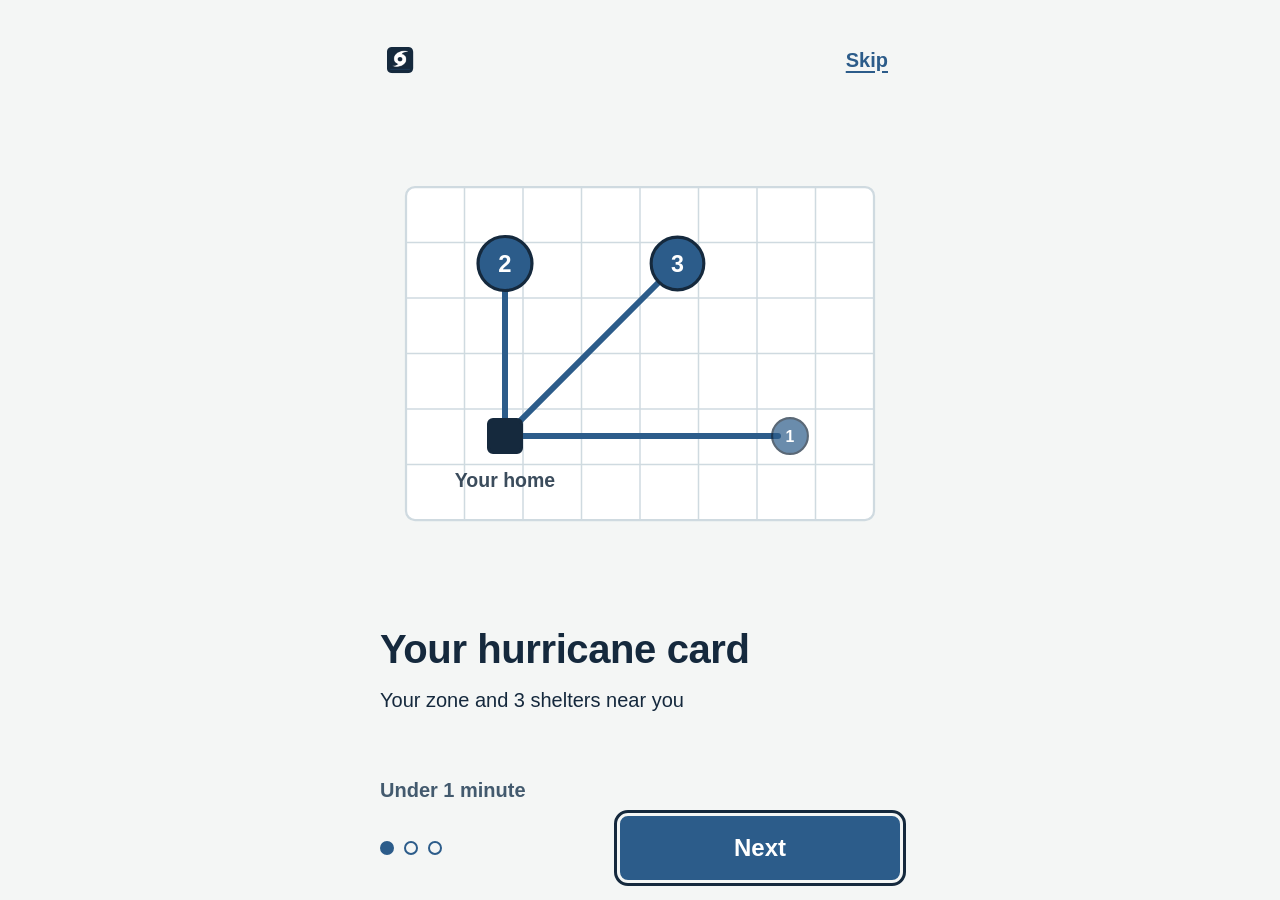
==== commit 79c8ced7: "feat(ui): Codex-generated icon set (pet, no car, medical, kids, bus) on household tiles and the bus " ====
--- a/static/index.html
+++ b/static/index.html
@@ -80,22 +80,22 @@
     <div class="tiles">
       <button type="button" class="tile" data-flag="pet" aria-pressed="false">
         <span class="mk" aria-hidden="true"><svg viewBox="0 0 24 24" width="18" height="18"><path d="M5 12.5L10 17.5L19 7"/></svg></span>
-        <svg class="ico" viewBox="0 0 32 32" width="44" height="44" aria-hidden="true"><ellipse cx="9" cy="13" rx="2.6" ry="3.4"/><ellipse cx="14.5" cy="8.5" rx="2.6" ry="3.4"/><ellipse cx="21.5" cy="8.5" rx="2.6" ry="3.4"/><ellipse cx="27" cy="13" rx="2.6" ry="3.4" transform="translate(-2 0)"/><path d="M18 14C21 14 24 18 24 21.5C24 25 21.5 26 18 25C14.500 26 11 25 11 21.500C11 18 14.500 14 18 14Z" transform="translate(-2 0)"/></svg>
+        <img class="ico" src="icons/ui/pet.png" width="56" height="56" alt="">
         <span class="tl" data-i18n="pet">Pet</span>
       </button>
       <button type="button" class="tile" data-flag="no_car" aria-pressed="false">
         <span class="mk" aria-hidden="true"><svg viewBox="0 0 24 24" width="18" height="18"><path d="M5 12.5L10 17.5L19 7"/></svg></span>
-        <svg class="ico" viewBox="0 0 32 32" width="44" height="44" aria-hidden="true"><path d="M5 20V15L8 9H24L27 15V20H5Z"/><path d="M5 15H27"/><circle cx="10" cy="22" r="2.600"/><circle cx="22" cy="22" r="2.600"/><path d="M4 4L28 28"/></svg>
+        <img class="ico" src="icons/ui/nocar.png" width="56" height="56" alt="">
         <span class="tl" data-i18n="nocar">No car</span>
       </button>
       <button type="button" class="tile" data-flag="medical" aria-pressed="false">
         <span class="mk" aria-hidden="true"><svg viewBox="0 0 24 24" width="18" height="18"><path d="M5 12.5L10 17.5L19 7"/></svg></span>
-        <svg class="ico" viewBox="0 0 32 32" width="44" height="44" aria-hidden="true"><rect x="4" y="4" width="24" height="24" rx="4"/><path d="M16 9V23M9 16H23"/></svg>
+        <img class="ico" src="icons/ui/medical.png" width="56" height="56" alt="">
         <span class="tl" data-i18n="medical">Medical needs</span>
       </button>
       <button type="button" class="tile" data-flag="kids" aria-pressed="false">
         <span class="mk" aria-hidden="true"><svg viewBox="0 0 24 24" width="18" height="18"><path d="M5 12.5L10 17.5L19 7"/></svg></span>
-        <svg class="ico" viewBox="0 0 32 32" width="44" height="44" aria-hidden="true"><circle cx="11" cy="8" r="3.200"/><path d="M5 26V17C5 14.500 7.500 13 11 13S17 14.500 17 17V26"/><circle cx="23" cy="14" r="2.600"/><path d="M19.500 26V21C19.500 19 21 18 23 18S26.500 19 26.500 21V26"/></svg>
+        <img class="ico" src="icons/ui/kids.png" width="56" height="56" alt="">
         <span class="tl" data-i18n="kids">Kids</span>
       </button>
     </div>
--- a/static/styles.css
+++ b/static/styles.css
@@ -601,3 +601,7 @@
 .ar-mini .m-done { fill: none; stroke: #9aa9b5; stroke-width: 4; stroke-linejoin: round; stroke-linecap: round; }
 .ar-mini .m-end { fill: var(--green); stroke: #fff; stroke-width: 2; }
 .ar-mini .m-me { fill: var(--ink); stroke: #fff; stroke-width: 2.5; }
+
+img.ico { display: block; width: 56px; height: 56px; object-fit: contain; }
+.ride-ico { background: var(--blue-wash); }
+.ride-ico img { display: block; width: 34px; height: 34px; object-fit: contain; }
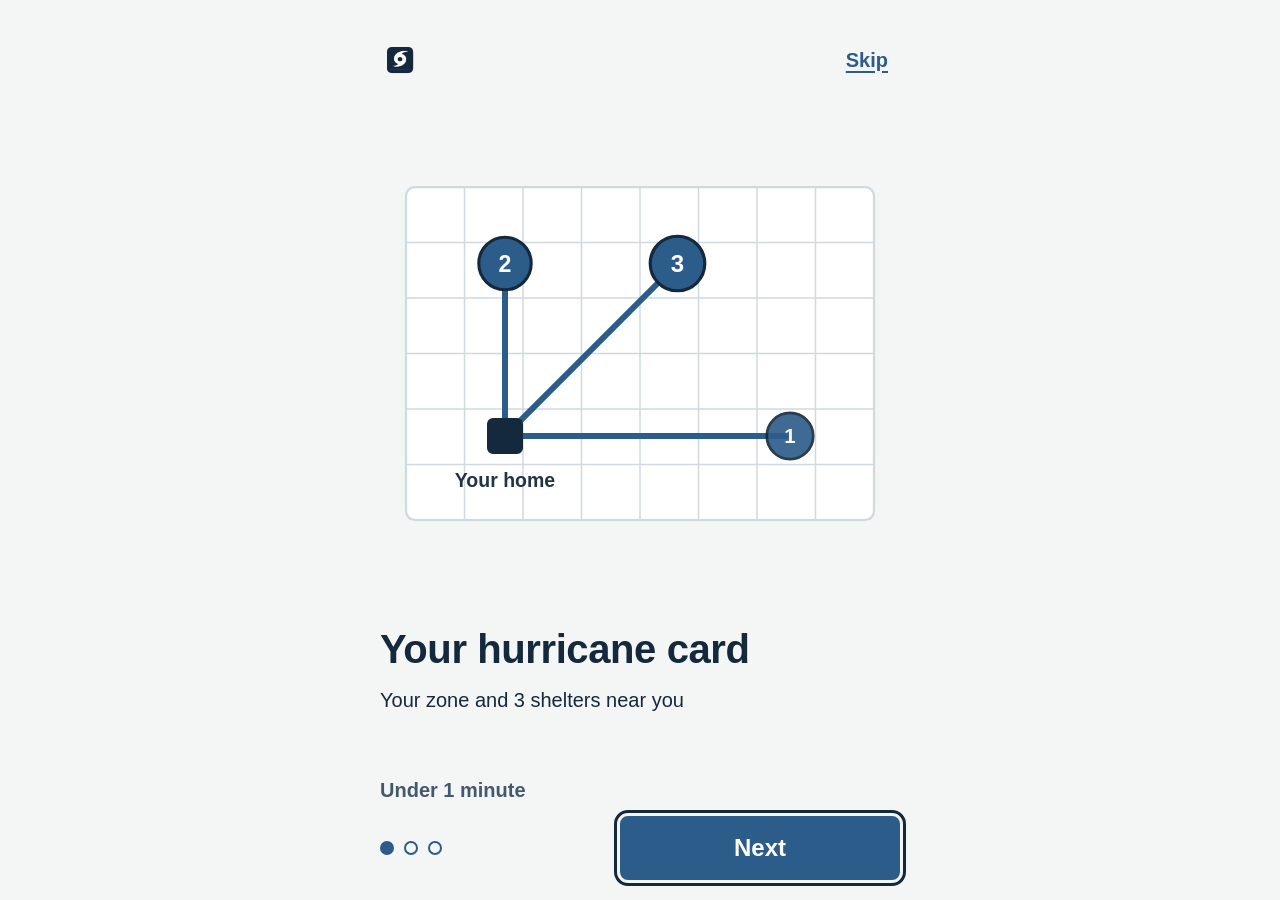
==== commit 566ea732: "feat: 'Your next 3 steps' (code-chosen from household + county facts, one tap each; family text pre-" ====
--- a/static/index.html
+++ b/static/index.html
@@ -122,6 +122,11 @@
         <p class="status" id="status" role="status" aria-live="polite"></p>
         <button type="button" class="btn btn-ghost small" id="stageRetry" hidden><span data-i18n="retry">Try again</span></button>
       </div>
+
+      <section class="next3" id="next3" aria-labelledby="h-next3" hidden>
+        <h2 class="tab" id="h-next3"></h2>
+        <ol class="n3" id="n3"></ol>
+      </section>
 
       <section class="ride" id="ride" aria-labelledby="h-ride" hidden>
         <h2 class="tab" id="h-ride"></h2>
--- a/static/styles.css
+++ b/static/styles.css
@@ -332,6 +332,7 @@
 .card-screen { display: flex; flex-direction: column; }
 .card-screen > .col-a, .card-screen > .col-b { display: contents; }
 .zone { order: 1; }
+.next3 { order: 2; }
 .ride { order: 2; }
 .chart-panel { order: 3; }
 .shelters { order: 4; }
@@ -605,3 +606,18 @@
 img.ico { display: block; width: 56px; height: 56px; object-fit: contain; }
 .ride-ico { background: var(--blue-wash); }
 .ride-ico img { display: block; width: 34px; height: 34px; object-fit: contain; }
+
+.c-street { fill: none; stroke: #d6dee3; stroke-width: 0.8; }
+
+/* your next 3 steps */
+.next3 .tab { margin-top: 20px; }
+.n3 { list-style: none; margin: 0; padding: 0; display: grid; gap: 10px; }
+.n3-item { width: 100%; display: grid; grid-template-columns: 40px 1fr 22px; gap: 12px; align-items: center; min-height: 72px; padding: 12px 14px; border: 2px solid var(--ink); border-radius: var(--r); background: var(--sheet); color: var(--ink); text-align: left; text-decoration: none; font: inherit; cursor: pointer; }
+.n3-item:hover { background: var(--blue-wash); }
+.n3-item:focus-visible { outline: 3px solid var(--blue-dk); outline-offset: 2px; }
+.n3-num { width: 36px; height: 36px; border-radius: 50%; background: var(--ink); color: #fff; display: grid; place-items: center; font: 900 18px var(--font); }
+.n3-tx { display: grid; gap: 2px; min-width: 0; }
+.n3-main { font-weight: 800; line-height: 1.2; }
+.n3-sub { font-size: var(--meta); color: var(--ink-2); line-height: 1.3; }
+.n3-go { stroke: var(--ink); fill: none; stroke-width: 2.5; }
+.n3-go path { stroke: var(--ink); fill: none; stroke-width: 2.5; }
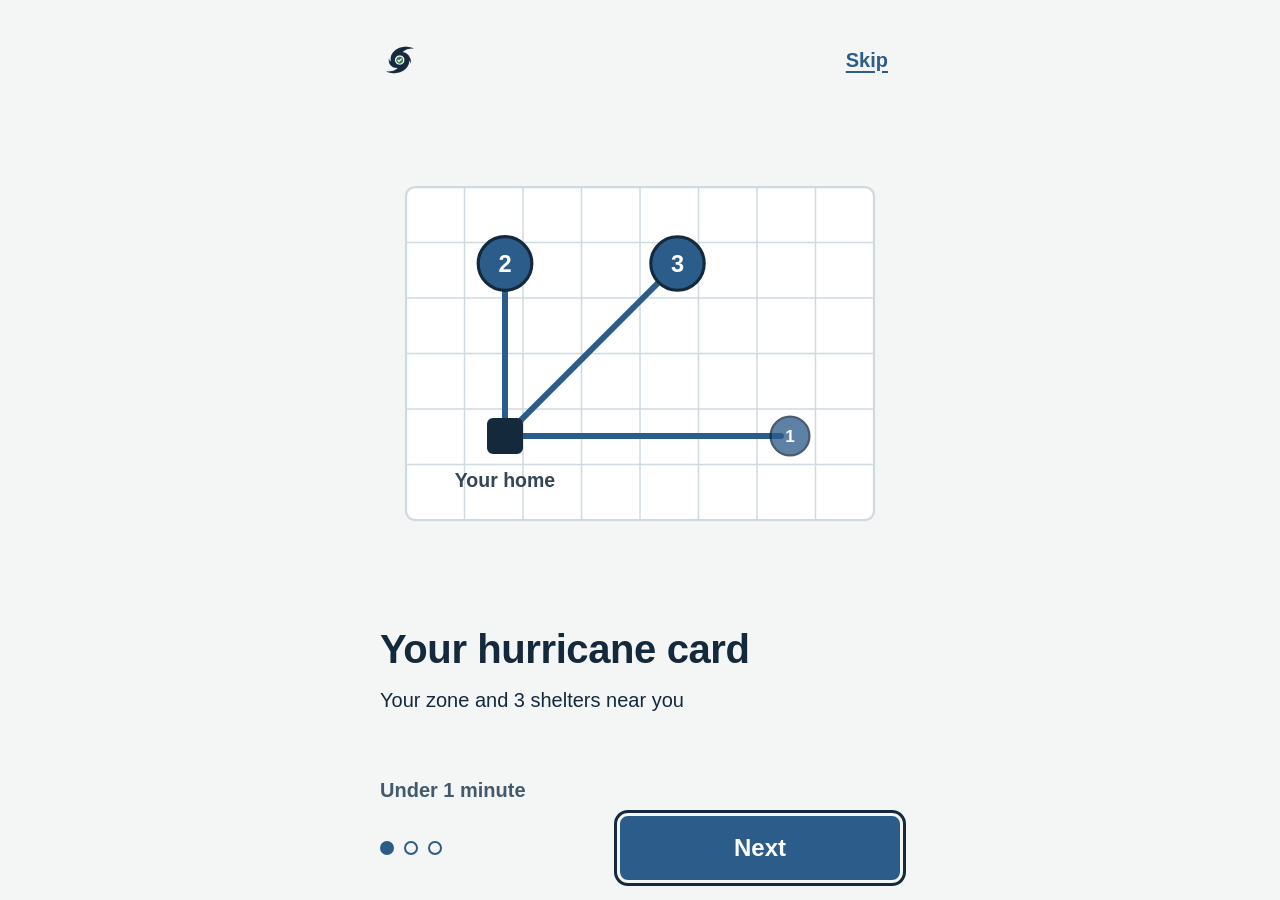
==== commit 568a123d: "feat: 'What should I do right now?' - code chains get_zone -> evacuation_help/find_shelters -> packi" ====
--- a/static/index.html
+++ b/static/index.html
@@ -143,6 +143,7 @@
         <p class="hint" data-i18n="askHint">We answer only from what your card says.</p>
         <p class="meta" id="chipsLabel" data-i18n="chipsLabel">Common questions</p>
         <div class="chips" role="group" aria-labelledby="chipsLabel" id="chips">
+          <button type="button" class="chip" data-chip="chip5"></button>
           <button type="button" class="chip" data-chip="chip1"></button>
           <button type="button" class="chip" data-chip="chip2"></button>
           <button type="button" class="chip" data-chip="chip3"></button>
--- a/static/styles.css
+++ b/static/styles.css
@@ -156,7 +156,7 @@
 .tab {
   font-family: var(--sign); font-weight: 800;
   font-size: var(--meta); font-weight: 800; text-transform: uppercase; letter-spacing: 0.06em;
-  border-top: 1px solid var(--ink); border-bottom: 1px solid var(--ink); padding: 10px 0 9px; margin: 28px 0 12px;
+  border-top: 1px solid var(--ink); padding: 10px 0 0; margin: 28px 0 12px;
 }
 .chart-panel { margin-top: 4px; }
 .chart-panel .tab { margin-top: 12px; margin-bottom: 0; border-bottom: 0; }
@@ -260,8 +260,8 @@
 .how[open] summary::after { transform: rotate(-135deg) translate(-2px, -2px); }
 .how-body { padding: 4px 0 20px; font-size: var(--meta); display: grid; gap: 12px; }
 .badge {
-  display: inline-block; justify-self: start; font-size: var(--meta); font-weight: 800; padding: 4px 10px;
-  border: 2px solid var(--ink); border-radius: 4px; background: var(--sheet);
+  display: inline-block; justify-self: start; font-size: var(--meta); font-weight: 700; padding: 0;
+  border: 0; border-radius: 0; background: none;
 }
 .badge.b-gemini { border-color: var(--blue); color: var(--blue); }
 .badge.b-ollama { border-color: var(--green); color: var(--green); }
@@ -436,7 +436,7 @@
 /* ---------- live storm card (NHC facts) ---------- */
 .storm { margin-top: 16px; background: var(--sheet); border: 1px solid var(--grid); border-left: 4px solid var(--blue); border-radius: var(--r); padding: 12px 16px; }
 .storm[hidden] { display: none; }
-.storm-head { font: 800 var(--meta)/1.2 var(--sign); letter-spacing: 0.03em; word-spacing: 0.15em; text-transform: uppercase; color: var(--ink-2); }
+.storm-head { font: 800 var(--meta)/1.2 var(--sign); letter-spacing: 0.03em; text-transform: uppercase; color: var(--ink-2); }
 .storm-top { display: flex; align-items: flex-start; gap: 12px; margin-top: 6px; }
 .storm-arrow { flex: none; margin-top: 2px; fill: var(--blue); }
 .storm-name { font: 800 22px/1.2 var(--sign); }
@@ -621,3 +621,14 @@
 .n3-sub { font-size: var(--meta); color: var(--ink-2); line-height: 1.3; }
 .n3-go { stroke: var(--ink); fill: none; stroke-width: 2.5; }
 .n3-go path { stroke: var(--ink); fill: none; stroke-width: 2.5; }
+
+/* critique fixes */
+#stages:empty { display: none; }
+@media (max-width: 420px) {
+  .dock #dockAsk { font-size: 17px; white-space: nowrap; line-height: 1.1; padding-left: 10px; padding-right: 10px; }
+  .dock #dockAsk svg { display: none; }
+  .dock .btn-call { font-size: 17px; padding: 0 12px; }
+  .trace-args { display: none; }
+}
+.storm, .ride > div > .ride-when { border-left-width: 1px; }
+.ride > div > .ride-when { border: 0; padding-left: 0; color: var(--red); }
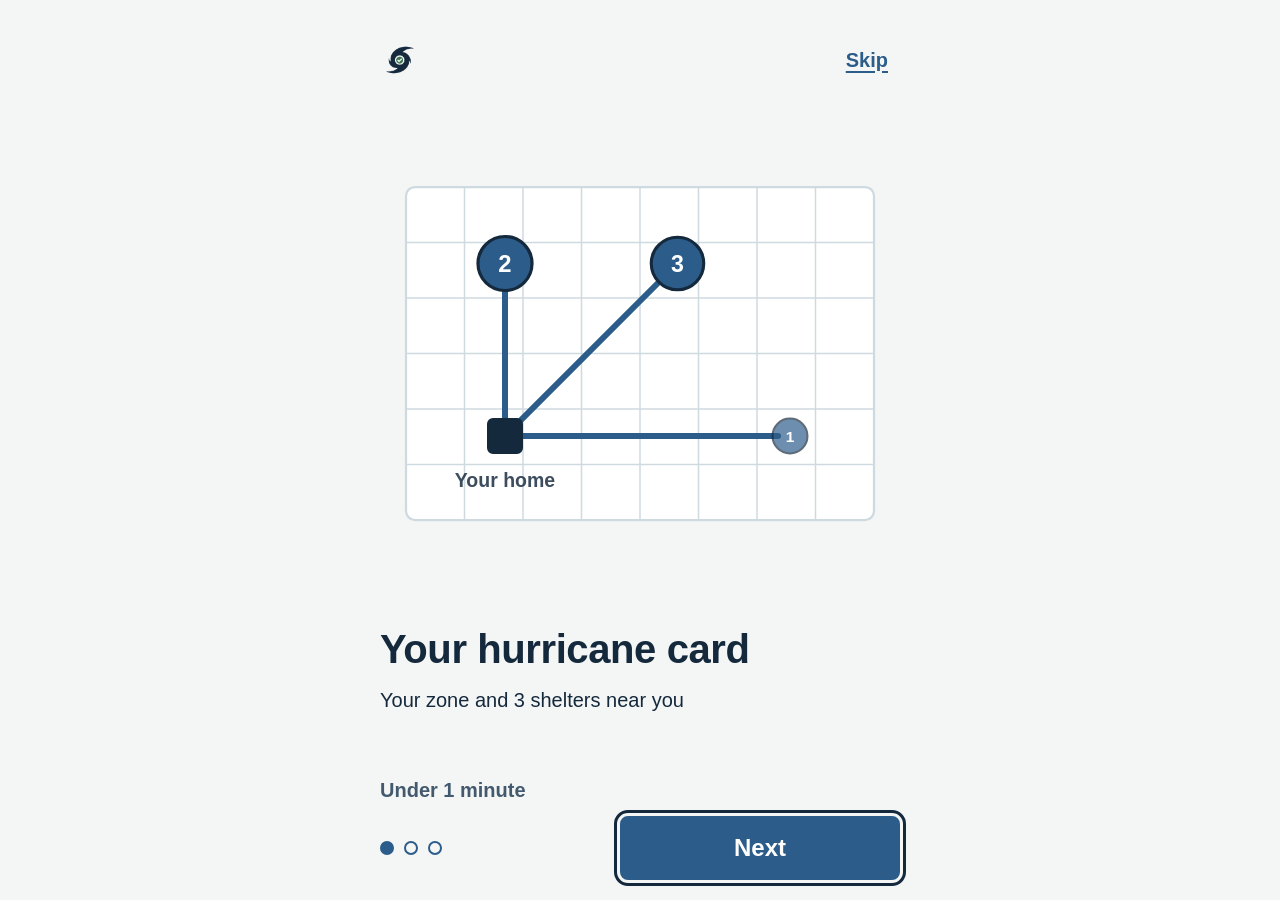
==== commit ca966065: "ui: plain Online/Offline with green/red light (top bar, card, answers, Ask line); no model names in " ====
--- a/static/index.html
+++ b/static/index.html
@@ -27,6 +27,7 @@
       <img src="brand/stormcard-logo.png" width="32" height="32" alt="">
       <span>StormCard</span>
     </div>
+    <span class="net" id="net" role="status" aria-live="polite"><span class="net-dot" aria-hidden="true"></span><span class="net-tx"></span></span>
     <div class="langsw" role="group" id="langsw" data-i18n-attr="aria-label:langSwitch">
       <button type="button" data-lang="kre" aria-pressed="false" lang="ht">KRE</button>
       <button type="button" data-lang="es" aria-pressed="false" lang="es">ES</button>
--- a/static/styles.css
+++ b/static/styles.css
@@ -632,3 +632,42 @@
 }
 .storm, .ride > div > .ride-when { border-left-width: 1px; }
 .ride > div > .ride-when { border: 0; padding-left: 0; color: var(--red); }
+
+/* ---------- thinking orb (CSS take on the "searching" orb; replaces the square while Gemma works) ---------- */
+.step.is-run .mk, .status .dot {
+  position: relative; overflow: hidden; border: 0; border-radius: 50%;
+  background: radial-gradient(circle at 34% 30%, #ffffff 0, #a9c6df 16%, var(--blue) 52%, var(--ink) 100%);
+  box-shadow: 0 0 0 0 rgba(44, 92, 138, 0.35);
+  animation: orbBreathe 1.8s ease-in-out infinite;
+}
+.status .dot { width: 18px; height: 18px; flex: none; }
+.step.is-run .mk::before, .status .dot::before {
+  content: ""; position: absolute; inset: -35%; width: auto; height: auto; border-radius: 50%; background:
+    conic-gradient(from 0deg, transparent 0 55%, rgba(255, 255, 255, 0.65) 70%, transparent 85%);
+  animation: orbSpin 1.3s linear infinite;
+}
+.step.is-run .mk::after, .status .dot::after {
+  content: ""; position: absolute; inset: 22%; border-radius: 50%;
+  background: radial-gradient(circle, rgba(255, 255, 255, 0.55), transparent 70%);
+  animation: orbCore 1.8s ease-in-out infinite;
+}
+@keyframes orbSpin { to { transform: rotate(360deg); } }
+@keyframes orbBreathe { 0%, 100% { box-shadow: 0 0 0 0 rgba(44, 92, 138, 0.35); transform: scale(1); } 50% { box-shadow: 0 0 0 6px rgba(44, 92, 138, 0); transform: scale(1.06); } }
+@keyframes orbCore { 0%, 100% { opacity: 0.4; } 50% { opacity: 0.9; } }
+@media (prefers-reduced-motion: reduce) {
+  .step.is-run .mk, .status .dot, .step.is-run .mk::before, .status .dot::before, .step.is-run .mk::after, .status .dot::after { animation: none; }
+}
+
+/* ---------- online / offline light (green online, red offline) ---------- */
+.net { display: inline-flex; align-items: center; gap: 6px; font: 800 14px var(--font); color: var(--green); white-space: nowrap; }
+.net-dot, .hubline::before, .badge.b-gemini::before, .badge.b-ollama::before, .badge.b-none::before, .badge.b-offline::before {
+  content: ""; display: inline-block; width: 10px; height: 10px; border-radius: 50%; background: var(--green);
+  box-shadow: 0 0 0 3px rgba(61, 117, 86, 0.18); vertical-align: middle; margin-right: 6px;
+}
+.net-dot { margin-right: 0; }
+.net.is-off { color: var(--red); }
+.net.is-off .net-dot, .hubline.is-off::before, .badge.b-ollama::before, .badge.b-offline::before { background: var(--red); box-shadow: 0 0 0 3px rgba(164, 71, 60, 0.18); }
+.badge.b-gemini, .badge.b-none { color: var(--green); }
+.badge.b-ollama, .badge.b-offline { color: var(--red); }
+.hubline.is-off { color: var(--red); font-weight: 700; }
+@media (max-width: 420px) { .net-tx { display: none; } }
